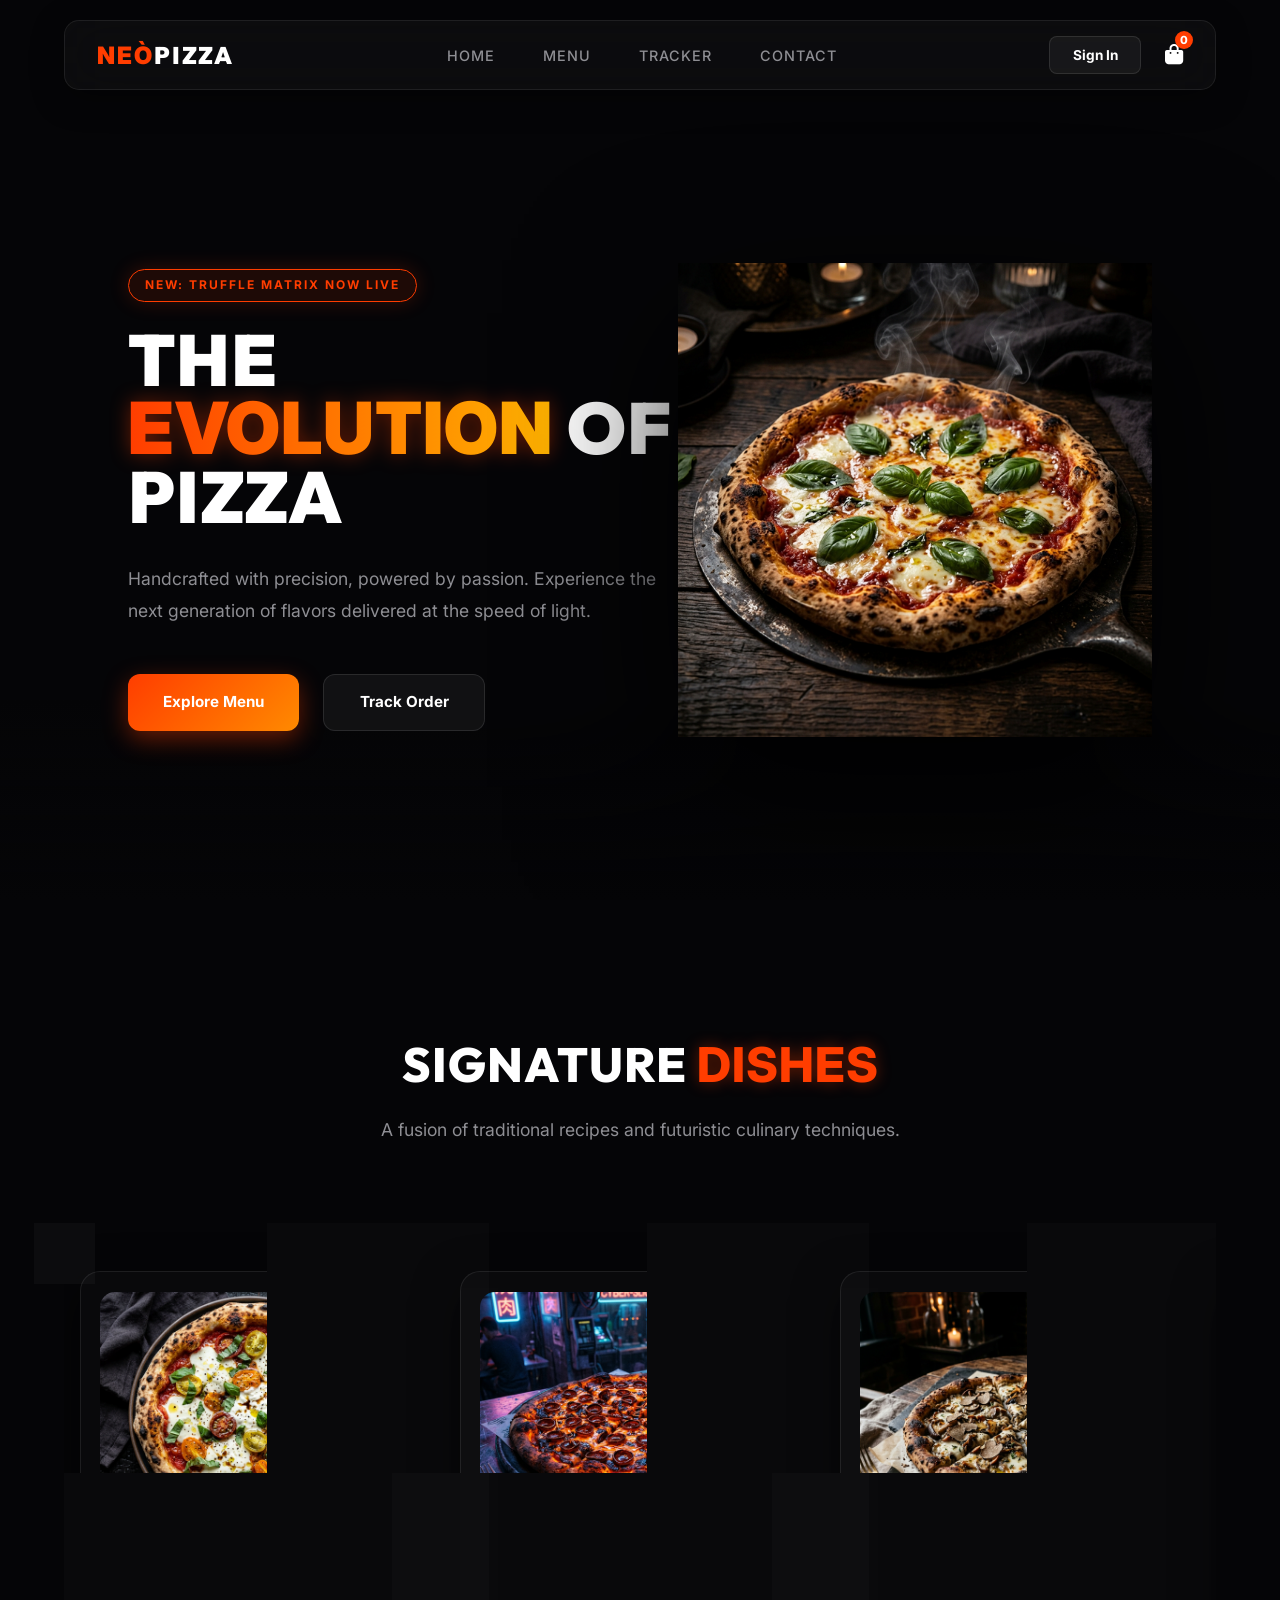
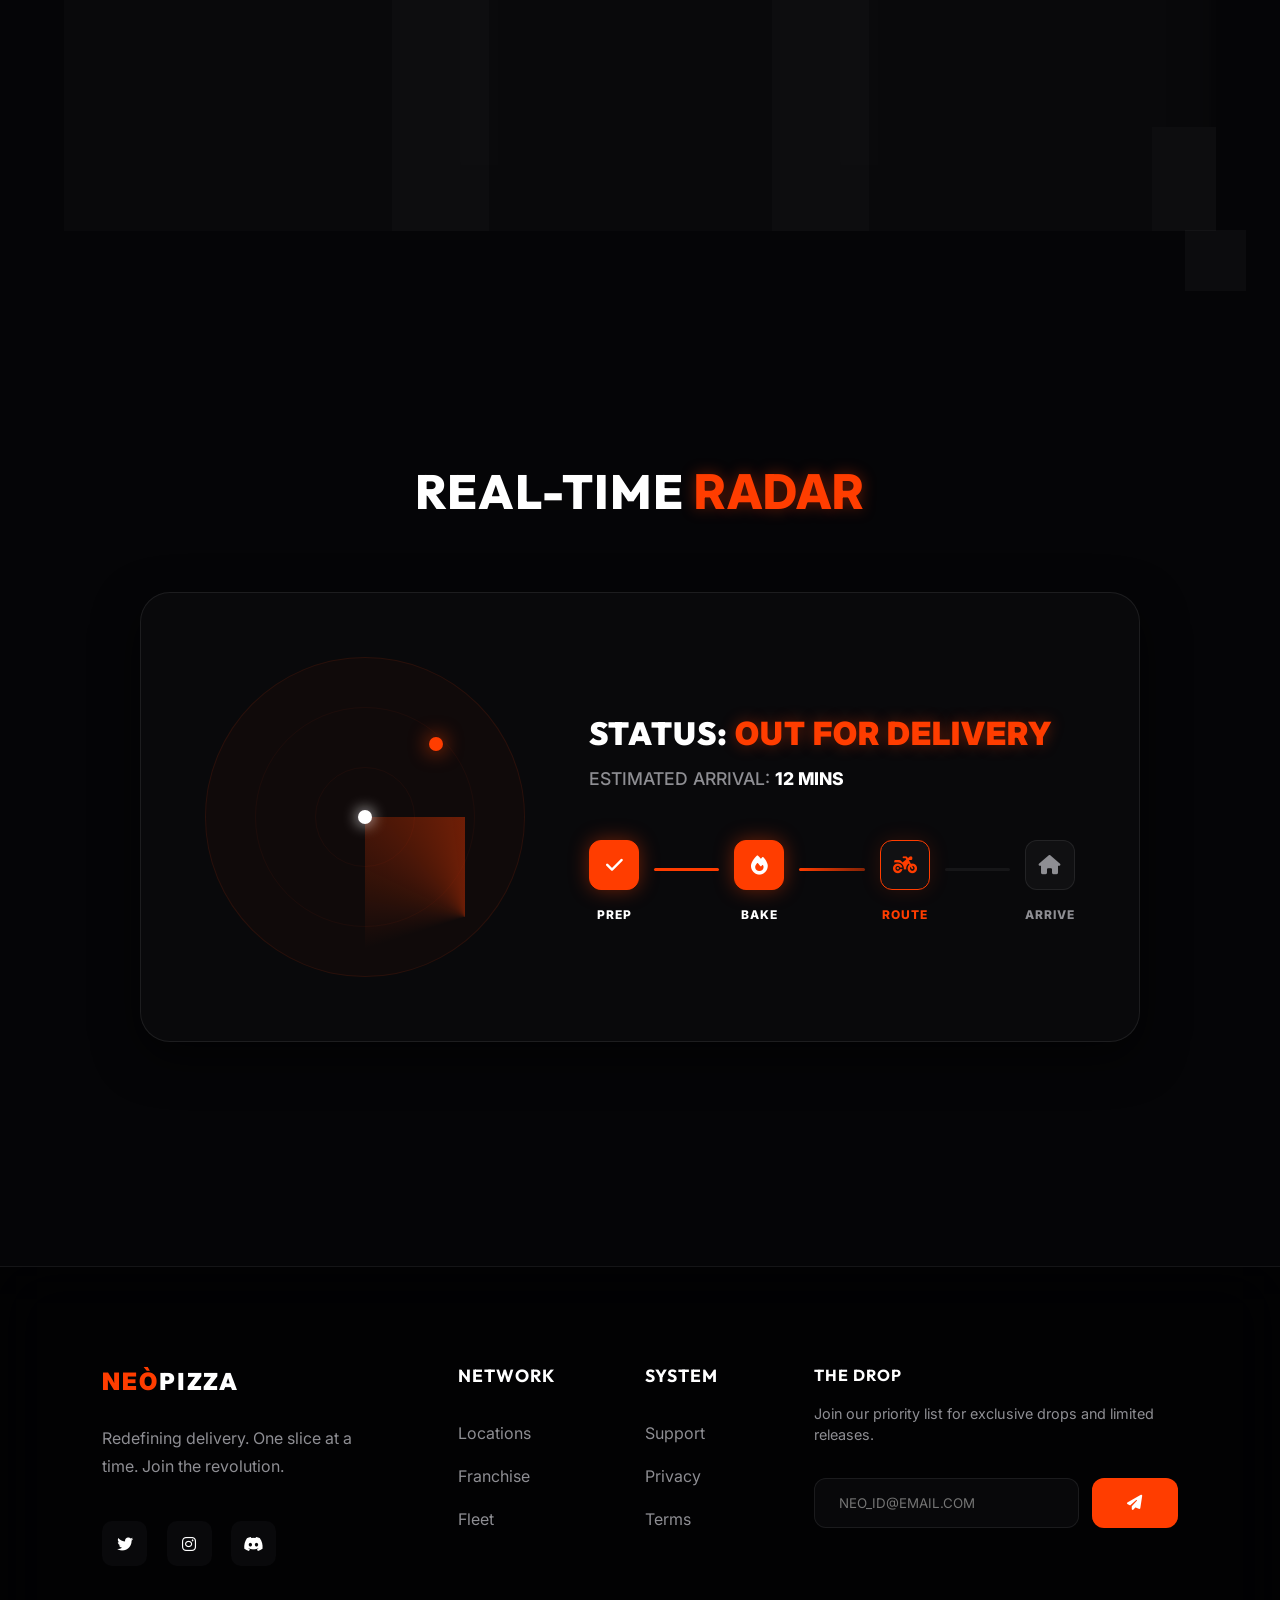
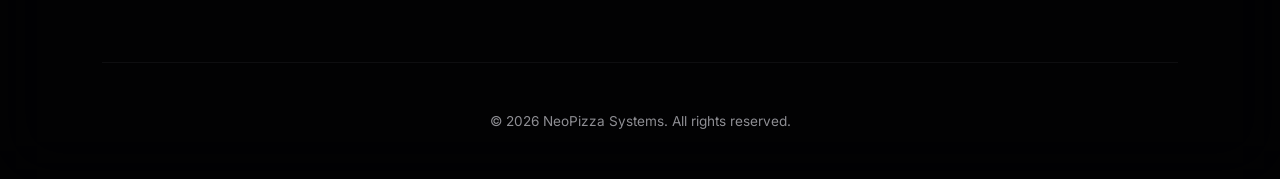
==== index.html @ 71058b30 "Add files via upload" ====
<!DOCTYPE html>
<html lang="en">

<head>
    <meta charset="UTF-8">
    <meta name="viewport" content="width=device-width, initial-scale=1.0">
    <title>NeoPizza | The Future of Pizza</title>
    <!-- Google Fonts: Inter & Outfit -->
    <link
        href="https://fonts.googleapis.com/css2?family=Inter:wght@300;400;500;600&family=Outfit:wght@400;600;700;800;900&display=swap"
        rel="stylesheet">
    <link rel="stylesheet" href="styles.css">
    <!-- FontAwesome for icons -->
    <link rel="stylesheet" href="https://cdnjs.cloudflare.com/ajax/libs/font-awesome/6.4.0/css/all.min.css">
</head>

<body>
    <!-- Navbar -->
    <nav class="navbar glass">
        <div class="logo">
            <span class="logo-accent">NEÒ</span>PIZZA
        </div>
        <ul class="nav-links">
            <li><a href="#hero" class="nav-link">Home</a></li>
            <li><a href="#menu" class="nav-link">Menu</a></li>
            <li><a href="#tracker" class="nav-link">Tracker</a></li>
            <li><a href="#contact" class="nav-link">Contact</a></li>
        </ul>
        <div class="nav-actions">
            <button class="btn btn-small glass-btn">Sign In</button>
            <div class="cart-icon">
                <i class="fas fa-shopping-bag"></i>
                <span class="cart-count">0</span>
            </div>
        </div>
    </nav>

    <!-- Hero Section -->
    <header id="hero" class="hero fade-in">
        <div class="hero-content">
            <div class="badge neon-badge">NEW: TRUFFLE MATRIX NOW LIVE</div>
            <h1 class="hero-title">THE <span class="text-gradient">EVOLUTION</span> OF PIZZA</h1>
            <p class="hero-subtitle">Handcrafted with precision, powered by passion. Experience the next generation of
                flavors delivered at the speed of light.</p>
            <div class="hero-btns">
                <a href="#menu" class="btn btn-glowing glow-pulse">Explore Menu</a>
                <a href="#tracker" class="btn glass-btn">Track Order</a>
            </div>
        </div>
        <div class="hero-image-wrapper">
            <img src="images/hero.png" alt="3D Premium Pizza" class="hero-pizza floating">
            <div class="pizza-glow-backdrop"></div>
        </div>
    </header>

    <!-- Interactive Menu Section -->
    <section id="menu" class="menu-section fade-in">
        <div class="section-header">
            <h2 class="section-title">SIGNATURE <span class="text-accent">DISHES</span></h2>
            <p class="section-subtitle">A fusion of traditional recipes and futuristic culinary techniques.</p>
        </div>

        <div class="carousel-container">
            <button class="carousel-btn left" id="scroll-left"><i class="fas fa-chevron-left"></i></button>
            <div class="menu-carousel" id="menu-carousel">
                <!-- Pizza Card 1 -->
                <div class="pizza-card glass">
                    <div class="card-img-wrapper">
                        <img src="images/margherita.png" alt="Neo Margherita" class="card-img">
                    </div>
                    <div class="card-content">
                        <h3>Neo Margherita</h3>
                        <p>Classic reinvented. Fresh heirloom tomatoes, aged balsamic, and ultra-creamy burrata.</p>
                        <div class="card-footer">
                            <span class="price">Rs. 1,499</span>
                            <button class="btn-icon"><i class="fas fa-plus"></i></button>
                        </div>
                    </div>
                </div>
                <!-- Pizza Card 2 -->
                <div class="pizza-card glass">
                    <div class="card-img-wrapper">
                        <img src="images/pepperoni.png" alt="Cyber Pepperoni" class="card-img">
                    </div>
                    <div class="card-content">
                        <h3>Cyber Pepperoni</h3>
                        <p>Double-smoked crispy pepperoni cups with hot honey drizzle and spicy parmesan.</p>
                        <div class="card-footer">
                            <span class="price">Rs. 1,899</span>
                            <button class="btn-icon"><i class="fas fa-plus"></i></button>
                        </div>
                    </div>
                </div>
                <!-- Pizza Card 3 -->
                <div class="pizza-card glass">
                    <div class="card-img-wrapper">
                        <img src="images/truffle.png" alt="Truffle Matrix" class="card-img">
                    </div>
                    <div class="card-content">
                        <h3>Truffle Matrix</h3>
                        <p>Wild seasonal mushrooms, caramelized red onions, and shaved black truffle oil.</p>
                        <div class="card-footer">
                            <span class="price">Rs. 2,299</span>
                            <button class="btn-icon"><i class="fas fa-plus"></i></button>
                        </div>
                    </div>
                </div>
                <!-- Pizza Card 4 -->
                <div class="pizza-card glass">
                    <div class="card-img-wrapper">
                        <img src="images/supreme.png" alt="Blaze Supreme" class="card-img">
                    </div>
                    <div class="card-content">
                        <h3>Blaze Supreme</h3>
                        <p>Spicy Italian sausage, fire-roasted peppers, jalapeños, and crushed red pepper flakes.</p>
                        <div class="card-footer">
                            <span class="price">Rs. 2,099</span>
                            <button class="btn-icon"><i class="fas fa-plus"></i></button>
                        </div>
                    </div>
                </div>
                <!-- Pizza Card 5 -->
                <div class="pizza-card glass">
                    <div class="card-img-wrapper">
                        <img src="images/veggie.png" alt="Quantum Veggie" class="card-img">
                    </div>
                    <div class="card-content">
                        <h3>Quantum Veggie</h3>
                        <p>Artichokes, baby spinach, roasted garlic, and plant-based artisanal mozzarella.</p>
                        <div class="card-footer">
                            <span class="price">Rs. 1,699</span>
                            <button class="btn-icon"><i class="fas fa-plus"></i></button>
                        </div>
                    </div>
                </div>
            </div>
            <button class="carousel-btn right" id="scroll-right"><i class="fas fa-chevron-right"></i></button>
        </div>
    </section>

    <!-- Live Tracker Concept UI -->
    <section id="tracker" class="tracker-section fade-in">
        <h2 class="section-title">REAL-TIME <span class="text-accent">RADAR</span></h2>
        <div class="tracker-container glass">
            <div class="radar">
                <div class="radar-sweep"></div>
                <div class="radar-dot dot-origin"></div>
                <div class="radar-dot dot-driver"></div>

                <div class="radar-rings">
                    <div class="ring"></div>
                    <div class="ring"></div>
                    <div class="ring"></div>
                </div>
            </div>

            <div class="tracker-info">
                <h3>STATUS: <span class="text-accent pulse-text">OUT FOR DELIVERY</span></h3>
                <p class="eta">ESTIMATED ARRIVAL: <span class="time">12 MINS</span></p>

                <div class="progress-bar-container">
                    <div class="progress-step completed">
                        <div class="step-icon"><i class="fas fa-check"></i></div>
                        <span>PREP</span>
                    </div>
                    <div class="progress-line completed"></div>
                    <div class="progress-step completed">
                        <div class="step-icon"><i class="fas fa-fire"></i></div>
                        <span>BAKE</span>
                    </div>
                    <div class="progress-line active"></div>
                    <div class="progress-step active glow">
                        <div class="step-icon"><i class="fas fa-motorcycle"></i></div>
                        <span>ROUTE</span>
                    </div>
                    <div class="progress-line"></div>
                    <div class="progress-step">
                        <div class="step-icon"><i class="fas fa-home"></i></div>
                        <span>ARRIVE</span>
                    </div>
                </div>
            </div>
        </div>
    </section>

    <!-- Responsive Footer -->
    <footer id="contact" class="footer glass-dark">
        <div class="footer-content">
            <div class="footer-brand">
                <div class="logo">
                    <span class="logo-accent">NEÒ</span>PIZZA
                </div>
                <p>Redefining delivery. One slice at a time. Join the revolution.</p>
                <div class="social-icons">
                    <a href="#" class="social-icon"><i class="fab fa-twitter"></i></a>
                    <a href="#" class="social-icon"><i class="fab fa-instagram"></i></a>
                    <a href="#" class="social-icon"><i class="fab fa-discord"></i></a>
                </div>
            </div>

            <div class="footer-links">
                <div class="link-group">
                    <h4>NETWORK</h4>
                    <ul>
                        <li><a href="#">Locations</a></li>
                        <li><a href="#">Franchise</a></li>
                        <li><a href="#">Fleet</a></li>
                    </ul>
                </div>
                <div class="link-group">
                    <h4>SYSTEM</h4>
                    <ul>
                        <li><a href="#">Support</a></li>
                        <li><a href="#">Privacy</a></li>
                        <li><a href="#">Terms</a></li>
                    </ul>
                </div>
            </div>

            <div class="footer-newsletter">
                <h4>THE DROP</h4>
                <p>Join our priority list for exclusive drops and limited releases.</p>
                <form class="newsletter-form" onsubmit="event.preventDefault()">
                    <input type="email" placeholder="NEO_ID@EMAIL.COM" required class="glass-input">
                    <button type="submit" class="btn btn-accent"><i class="fas fa-paper-plane"></i></button>
                </form>
            </div>
        </div>
        <div class="footer-bottom">
            <p>&copy; 2026 NeoPizza Systems. All rights reserved.</p>
        </div>
    </footer>

    <script src="script.js"></script>
</body>

</html>
---- styles.css ----
/* Base & Variables */
:root {
    /* Color Palette - Cyberpunk / Luxury Hybrid */
    --bg-dark: #050507;
    --bg-darker: #020203;
    --accent: #FF3D00;
    --accent-hover: #ff5722;
    --accent-glow: rgba(255, 61, 0, 0.4);
    --secondary: #00E5FF;
    --secondary-glow: rgba(0, 229, 255, 0.3);
    --text-main: #FFFFFF;
    --text-muted: #8E8E93;

    /* Glassmorphism Evolution */
    --glass-bg: rgba(255, 255, 255, 0.02);
    --glass-border: rgba(255, 255, 255, 0.08);
    --glass-shadow: 0 15px 45px 0 rgba(0, 0, 0, 0.6);
    --card-hover-bg: rgba(255, 255, 255, 0.05);
}

* {
    margin: 0;
    padding: 0;
    box-sizing: border-box;
    font-family: 'Inter', sans-serif;
}

h1,
h2,
h3,
h4,
.logo {
    font-family: 'Outfit', sans-serif;
    text-transform: uppercase;
    letter-spacing: 1px;
}

html {
    scroll-behavior: smooth;
    background-color: var(--bg-dark);
}

body {
    background-color: var(--bg-dark);
    color: var(--text-main);
    overflow-x: hidden;
    line-height: 1.5;
}

a {
    text-decoration: none;
    color: inherit;
}

/* Typography Utility */
.text-accent {
    color: var(--accent);
    text-shadow: 0 0 15px var(--accent-glow);
}

.text-gradient {
    background: linear-gradient(90deg, var(--accent), #FFB300);
    -webkit-background-clip: text;
    background-clip: text;
    -webkit-text-fill-color: transparent;
    filter: drop-shadow(0 0 10px var(--accent-glow));
}

/* Glassmorphism Utility */
.glass {
    background: var(--glass-bg);
    backdrop-filter: blur(25px);
    -webkit-backdrop-filter: blur(25px);
    border: 1px solid var(--glass-border);
    box-shadow: var(--glass-shadow);
}

.glass-dark {
    background: rgba(2, 2, 3, 0.8);
    backdrop-filter: blur(30px);
    border-top: 1px solid var(--glass-border);
}

/* Badges */
.badge {
    display: inline-block;
    padding: 0.4rem 1rem;
    border-radius: 50px;
    font-size: 0.75rem;
    font-weight: 700;
    margin-bottom: 1.5rem;
    letter-spacing: 2px;
}

.neon-badge {
    background: rgba(255, 61, 0, 0.1);
    border: 1px solid var(--accent);
    color: var(--accent);
    box-shadow: 0 0 20px rgba(255, 61, 0, 0.2);
}

/* Buttons */
.btn {
    padding: 1rem 2.2rem;
    border-radius: 12px;
    font-weight: 700;
    cursor: pointer;
    transition: all 0.4s cubic-bezier(0.175, 0.885, 0.32, 1.275);
    border: none;
    display: inline-flex;
    align-items: center;
    justify-content: center;
    gap: 0.5rem;
    font-size: 0.95rem;
}

.btn-small {
    padding: 0.6rem 1.4rem;
    font-size: 0.85rem;
    border-radius: 8px;
}

.glass-btn {
    background: rgba(255, 255, 255, 0.05);
    color: white;
    border: 1px solid rgba(255, 255, 255, 0.1);
}

.glass-btn:hover {
    background: rgba(255, 255, 255, 0.1);
    border-color: rgba(255, 255, 255, 0.3);
    transform: translateY(-3px);
}

.btn-glowing {
    background: linear-gradient(135deg, var(--accent), #FF8A00);
    color: white;
    box-shadow: 0 8px 25px var(--accent-glow);
}

.btn-glowing:hover {
    box-shadow: 0 12px 35px var(--accent-glow);
    transform: translateY(-5px) scale(1.05);
}

.btn-accent {
    background: var(--accent);
    color: white;
}

/* Navigation */
.navbar {
    position: fixed;
    top: 20px;
    left: 50%;
    transform: translateX(-50%);
    width: 90%;
    max-width: 1200px;
    height: 70px;
    display: flex;
    justify-content: space-between;
    align-items: center;
    padding: 0 2rem;
    z-index: 1000;
    border-radius: 15px;
}

.logo {
    font-size: 1.5rem;
    font-weight: 900;
    letter-spacing: 2px;
}

.logo-accent {
    color: var(--accent);
}

.nav-links {
    display: flex;
    list-style: none;
    gap: 3rem;
}

.nav-link {
    font-weight: 500;
    font-size: 0.9rem;
    color: var(--text-muted);
    transition: all 0.3s ease;
    text-transform: uppercase;
    letter-spacing: 1px;
}

.nav-link:hover {
    color: white;
}

.nav-actions {
    display: flex;
    align-items: center;
    gap: 1.5rem;
}

.cart-icon {
    position: relative;
    font-size: 1.3rem;
    cursor: pointer;
    transition: transform 0.3s ease;
}

.cart-icon:hover {
    transform: scale(1.1);
    color: var(--accent);
}

.cart-count {
    position: absolute;
    top: -8px;
    right: -10px;
    background: var(--accent);
    color: white;
    font-size: 0.7rem;
    width: 18px;
    height: 18px;
    border-radius: 50%;
    display: flex;
    justify-content: center;
    align-items: center;
    font-weight: 800;
}

/* Hero Section */
.hero {
    min-height: 100vh;
    display: flex;
    align-items: center;
    justify-content: space-between;
    padding: 0 10%;
    position: relative;
    overflow: hidden;
    padding-top: 100px;
}

.hero::after {
    content: '';
    position: absolute;
    bottom: 0;
    left: 0;
    width: 100%;
    height: 200px;
    background: linear-gradient(to top, var(--bg-dark), transparent);
    z-index: 1;
}

.hero-content {
    max-width: 550px;
    z-index: 2;
}

.hero-title {
    font-size: 4.5rem;
    font-weight: 900;
    line-height: 0.95;
    margin-bottom: 2rem;
}

.hero-subtitle {
    font-size: 1.1rem;
    color: var(--text-muted);
    margin-bottom: 3rem;
    line-height: 1.8;
}

.hero-btns {
    display: flex;
    gap: 1.5rem;
}

.hero-image-wrapper {
    position: relative;
    width: 500px;
    height: 500px;
    display: flex;
    justify-content: center;
    align-items: center;
    z-index: 2;
}

.hero-pizza {
    width: 100%;
    filter: drop-shadow(0 50px 80px rgba(0, 0, 0, 0.9));
    z-index: 3;
}

.pizza-glow-backdrop {
    position: absolute;
    width: 400px;
    height: 400px;
    background: radial-gradient(circle, var(--accent) 0%, transparent 70%);
    filter: blur(40px);
    opacity: 0.15;
    z-index: 1;
}

/* Menu Section */
.menu-section {
    padding: 8rem 5%;
}

.section-header {
    text-align: center;
    margin-bottom: 5rem;
}

.section-title {
    font-size: 3rem;
    font-weight: 800;
    margin-bottom: 1rem;
}

.section-subtitle {
    color: var(--text-muted);
    font-size: 1.1rem;
}

.carousel-container {
    position: relative;
    max-width: 1400px;
    margin: 0 auto;
}

.carousel-btn {
    position: absolute;
    width: 60px;
    height: 60px;
    border-radius: 50%;
    background: rgba(255, 255, 255, 0.03);
    border: 1px solid var(--glass-border);
    backdrop-filter: blur(10px);
    color: white;
    cursor: pointer;
    z-index: 10;
    transition: all 0.3s ease;
}

.carousel-btn:hover {
    background: var(--accent);
    border-color: var(--accent);
    box-shadow: 0 0 25px var(--accent-glow);
    transform: scale(1.1);
}

.carousel-btn.left {
    left: -30px;
}

.carousel-btn.right {
    right: -30px;
}

.menu-carousel {
    display: flex;
    overflow-x: auto;
    gap: 2.5rem;
    padding: 3rem 1rem;
    scroll-behavior: smooth;
    scrollbar-width: none;
}

.menu-carousel::-webkit-scrollbar {
    display: none;
}

.pizza-card {
    min-width: 340px;
    border-radius: 20px;
    padding: 1.2rem;
    transition: all 0.5s cubic-bezier(0.175, 0.885, 0.32, 1.275);
    display: flex;
    flex-direction: column;
}

.card-img-wrapper {
    width: 100%;
    height: 240px;
    border-radius: 15px;
    overflow: hidden;
    margin-bottom: 2rem;
    background: #111;
}

.card-img {
    width: 100%;
    height: 100%;
    object-fit: cover;
    transition: transform 0.6s ease;
}

.pizza-card:hover {
    transform: translateY(-20px);
    background: var(--card-hover-bg);
    border-color: var(--accent);
}

.pizza-card:hover .card-img {
    transform: scale(1.1) rotate(3deg);
}

.card-content h3 {
    font-size: 1.5rem;
    margin-bottom: 0.8rem;
    color: #fff;
}

.card-content p {
    color: var(--text-muted);
    font-size: 0.95rem;
    margin-bottom: 2rem;
    line-height: 1.6;
}

.card-footer {
    display: flex;
    justify-content: space-between;
    align-items: center;
    margin-top: auto;
}

.price {
    font-size: 1.4rem;
    font-weight: 800;
    font-family: 'Outfit';
    color: #fff;
}

.btn-icon {
    width: 45px;
    height: 45px;
    border-radius: 12px;
    background: var(--accent);
    border: none;
    color: white;
    cursor: pointer;
    transition: all 0.3s ease;
    font-size: 1.1rem;
}

.btn-icon:hover {
    transform: scale(1.1);
    box-shadow: 0 0 15px var(--accent-glow);
}

/* Tracker Section */
.tracker-section {
    padding: 6rem 5% 10rem;
    text-align: center;
}

.tracker-section .section-title {
    margin-bottom: 4rem;
}

.tracker-container {
    max-width: 1000px;
    margin: 0 auto;
    border-radius: 30px;
    padding: 4rem;
    display: flex;
    justify-content: space-between;
    align-items: center;
    gap: 4rem;
    text-align: left;
}

.radar {
    position: relative;
    width: 320px;
    height: 320px;
    background: rgba(255, 61, 0, 0.03);
    border-radius: 50%;
    border: 1px solid rgba(255, 61, 0, 0.1);
    overflow: hidden;
    flex-shrink: 0;
}

.radar-sweep {
    position: absolute;
    top: 50%;
    left: 50%;
    width: 200px;
    height: 200px;
    background: conic-gradient(from 0deg, transparent 70%, var(--accent) 100%);
    transform-origin: 0 0;
    animation: sweep 4s linear infinite;
    opacity: 0.4;
}

@keyframes sweep {
    to {
        transform: rotate(360deg);
    }
}

.radar-rings .ring {
    position: absolute;
    top: 50%;
    left: 50%;
    transform: translate(-50%, -50%);
    border-radius: 50%;
    border: 1px solid rgba(255, 61, 0, 0.05);
}

.ring:nth-child(1) {
    width: 100px;
    height: 100px;
}

.ring:nth-child(2) {
    width: 220px;
    height: 220px;
}

.radar-dot {
    position: absolute;
    width: 14px;
    height: 14px;
    border-radius: 50%;
    background: var(--accent);
    box-shadow: 0 0 20px var(--accent);
    z-index: 5;
}

.dot-origin {
    top: 50%;
    left: 50%;
    transform: translate(-50%, -50%);
    background: #fff;
    box-shadow: 0 0 15px #fff;
}

.dot-driver {
    top: 25%;
    left: 70%;
    animation: pulseGlow 1.5s infinite alternate;
}

@keyframes pulseGlow {
    from {
        opacity: 0.3;
        transform: scale(1);
    }

    to {
        opacity: 1;
        transform: scale(1.2);
    }
}

.tracker-info {
    flex-grow: 1;
}

.tracker-info h3 {
    font-size: 2rem;
    margin-bottom: 0.5rem;
    font-weight: 900;
}

.eta {
    font-size: 1.1rem;
    color: var(--text-muted);
    margin-bottom: 3rem;
    font-weight: 500;
}

.time {
    color: #fff;
    font-weight: 800;
}

.progress-bar-container {
    display: flex;
    justify-content: space-between;
    align-items: center;
}

.progress-step {
    display: flex;
    flex-direction: column;
    align-items: center;
    gap: 1rem;
}

.progress-step span {
    font-size: 0.75rem;
    font-weight: 800;
    letter-spacing: 1px;
    color: var(--text-muted);
}

.step-icon {
    width: 50px;
    height: 50px;
    border-radius: 12px;
    background: rgba(255, 255, 255, 0.03);
    display: flex;
    justify-content: center;
    align-items: center;
    font-size: 1.2rem;
    color: var(--text-muted);
    border: 1px solid var(--glass-border);
}

.progress-step.completed .step-icon {
    background: var(--accent);
    color: white;
    border-color: var(--accent);
    box-shadow: 0 0 20px var(--accent-glow);
}

.progress-step.completed span {
    color: white;
}

.progress-step.active .step-icon {
    border-color: var(--accent);
    color: var(--accent);
    box-shadow: 0 0 20px rgba(255, 61, 0, 0.15);
}

.progress-step.active span {
    color: var(--accent);
}

.progress-line {
    height: 3px;
    flex-grow: 1;
    background: rgba(255, 255, 255, 0.05);
    margin: 0 15px;
    margin-bottom: 25px;
    border-radius: 5px;
}

.progress-line.completed {
    background: var(--accent);
}

.progress-line.active {
    background: linear-gradient(90deg, var(--accent), transparent);
    background-size: 200% 100%;
    animation: flowLine 2s linear infinite;
}

@keyframes flowLine {
    0% {
        background-position: 100% 0;
    }

    100% {
        background-position: -100% 0;
    }
}

/* Footer */
.footer {
    padding: 6rem 8% 3rem;
    margin-top: 4rem;
}

.footer-content {
    display: grid;
    grid-template-columns: 1.5fr 1.5fr 1.5fr;
    gap: 6rem;
    margin-bottom: 6rem;
}

.footer-brand p {
    color: var(--text-muted);
    margin: 1.5rem 0 2.5rem;
    line-height: 1.8;
}

.social-icons {
    display: flex;
    gap: 1.2rem;
}

.social-icon {
    width: 45px;
    height: 45px;
    border-radius: 10px;
    background: rgba(255, 255, 255, 0.03);
    display: flex;
    justify-content: center;
    align-items: center;
    transition: all 0.3s ease;
}

.social-icon:hover {
    background: var(--accent);
    transform: translateY(-5px);
}

.footer-links {
    display: flex;
    justify-content: space-between;
}

.link-group h4 {
    margin-bottom: 2rem;
    font-size: 1.1rem;
    color: #fff;
}

.link-group ul {
    list-style: none;
}

.link-group li {
    margin-bottom: 1.2rem;
}

.link-group a {
    color: var(--text-muted);
    transition: color 0.3s ease;
}

.link-group a:hover {
    color: var(--accent);
}

.footer-newsletter h4 {
    margin-bottom: 1rem;
}

.footer-newsletter p {
    color: var(--text-muted);
    margin-bottom: 2rem;
    font-size: 0.9rem;
}

.newsletter-form {
    display: flex;
    gap: 0.8rem;
}

.glass-input {
    background: rgba(255, 255, 255, 0.03);
    border: 1px solid var(--glass-border);
    padding: 1rem 1.5rem;
    border-radius: 12px;
    color: white;
    outline: none;
    flex-grow: 1;
}

.glass-input:focus {
    border-color: var(--accent);
}

.footer-bottom {
    text-align: center;
    padding-top: 3rem;
    border-top: 1px solid rgba(255, 255, 255, 0.05);
    color: var(--text-muted);
    font-size: 0.85rem;
}

/* Animations */
@keyframes fadeIn {
    from {
        opacity: 0;
        transform: translateY(40px);
    }

    to {
        opacity: 1;
        transform: translateY(0);
    }
}

@keyframes float {
    0% {
        transform: translateY(0) rotate(0);
    }

    50% {
        transform: translateY(-25px) rotate(3deg);
    }

    100% {
        transform: translateY(0) rotate(0);
    }
}

.fade-in {
    opacity: 0;
    animation: fadeIn 1.2s cubic-bezier(0.19, 1, 0.22, 1) forwards;
}

.floating {
    animation: float 8s ease-in-out infinite;
}

/* Media Queries */
@media (max-width: 1100px) {
    .hero {
        flex-direction: column;
        text-align: center;
        padding-top: 150px;
    }

    .hero-content {
        margin-bottom: 4rem;
    }

    .tracker-container {
        flex-direction: column;
        padding: 3rem 2rem;
    }

    .radar {
        margin: 0 auto;
    }
}

@media (max-width: 768px) {
    .hero-title {
        font-size: 3.5rem;
    }

    .nav-links {
        display: none;
    }

    .footer-content {
        grid-template-columns: 1fr;
        gap: 4rem;
        text-align: center;
    }

    .footer-links,
    .social-icons,
    .newsletter-form {
        justify-content: center;
    }
}
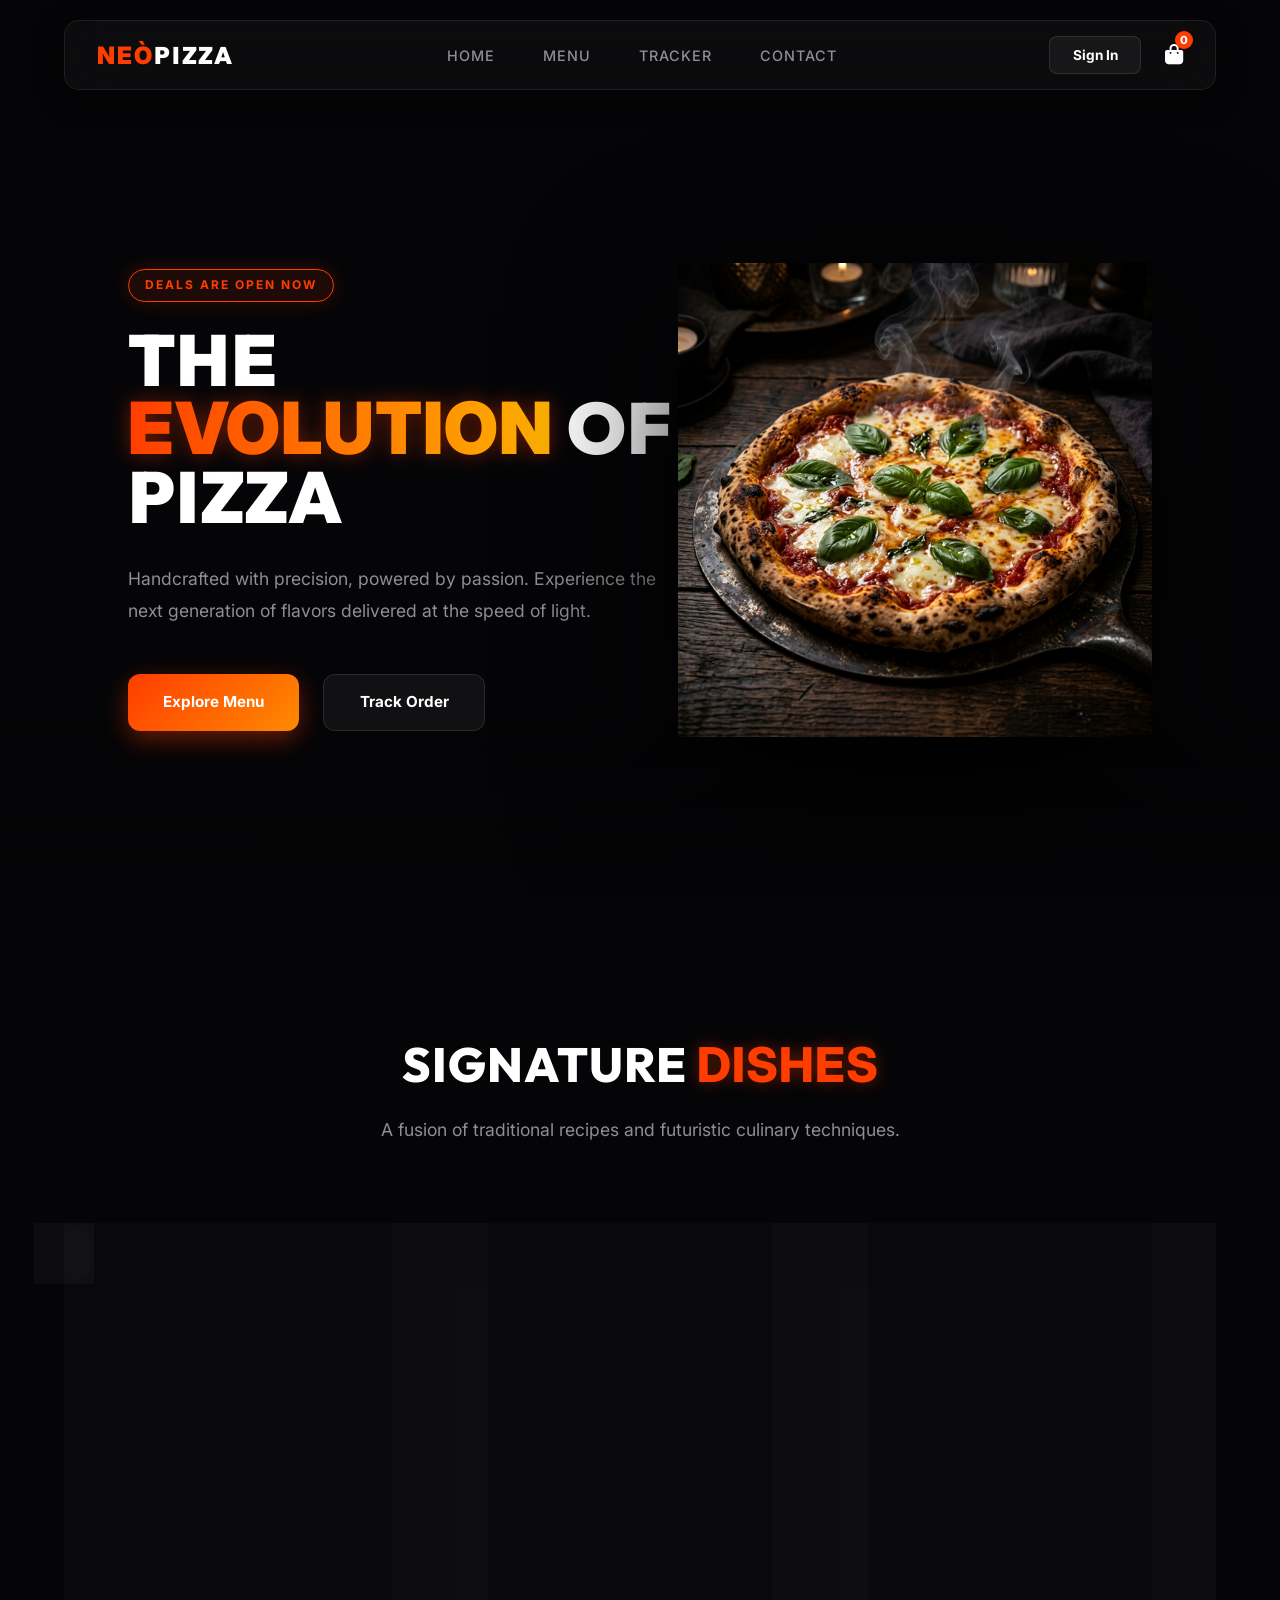
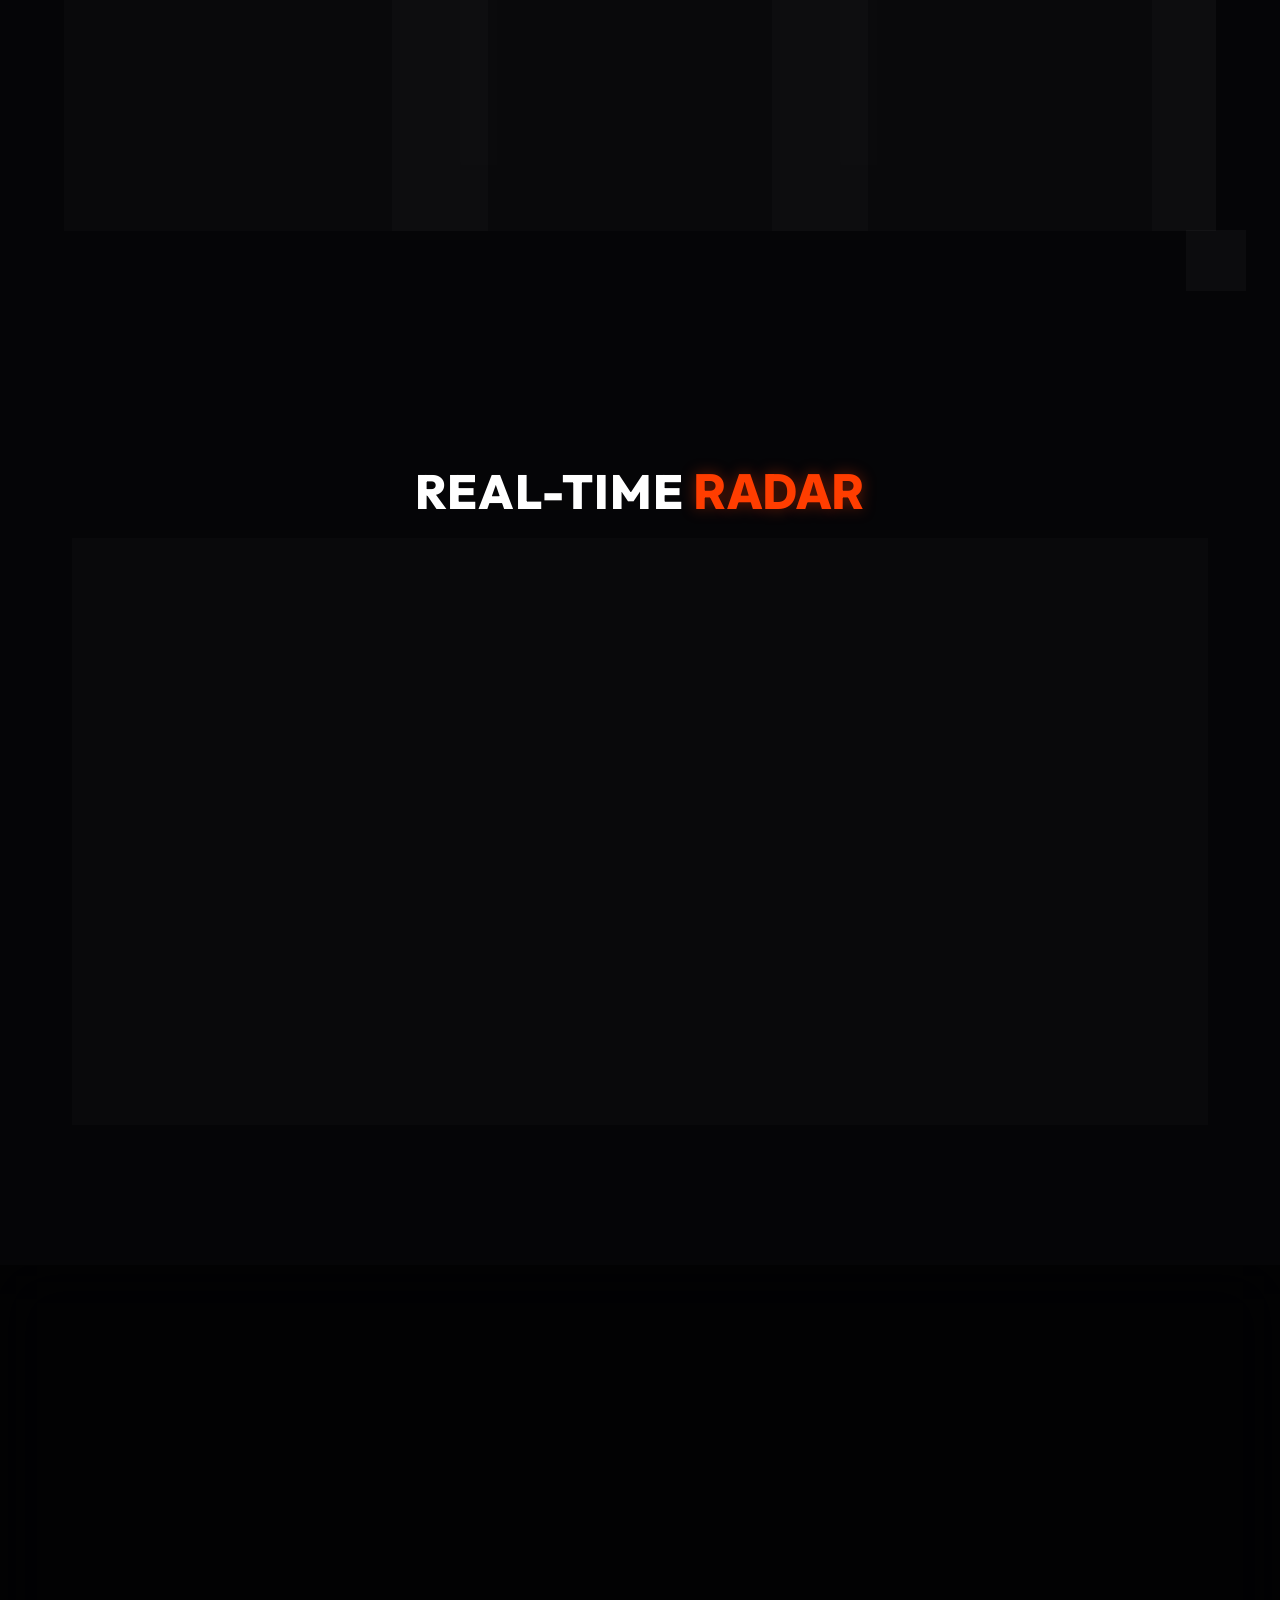
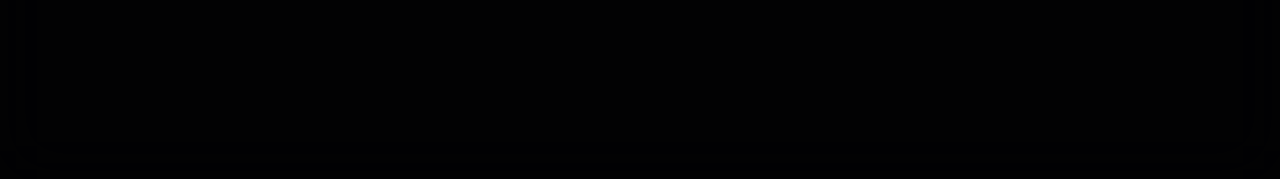
==== commit 34f14371: "Update hero badge text to 'DEALS ARE OPEN NOW'" ====
--- a/index.html
+++ b/index.html
@@ -38,7 +38,7 @@
     <!-- Hero Section -->
     <header id="hero" class="hero fade-in">
         <div class="hero-content">
-            <div class="badge neon-badge">NEW: TRUFFLE MATRIX NOW LIVE</div>
+            <div class="badge neon-badge">DEALS ARE OPEN NOW</div>
             <h1 class="hero-title">THE <span class="text-gradient">EVOLUTION</span> OF PIZZA</h1>
             <p class="hero-subtitle">Handcrafted with precision, powered by passion. Experience the next generation of
                 flavors delivered at the speed of light.</p>
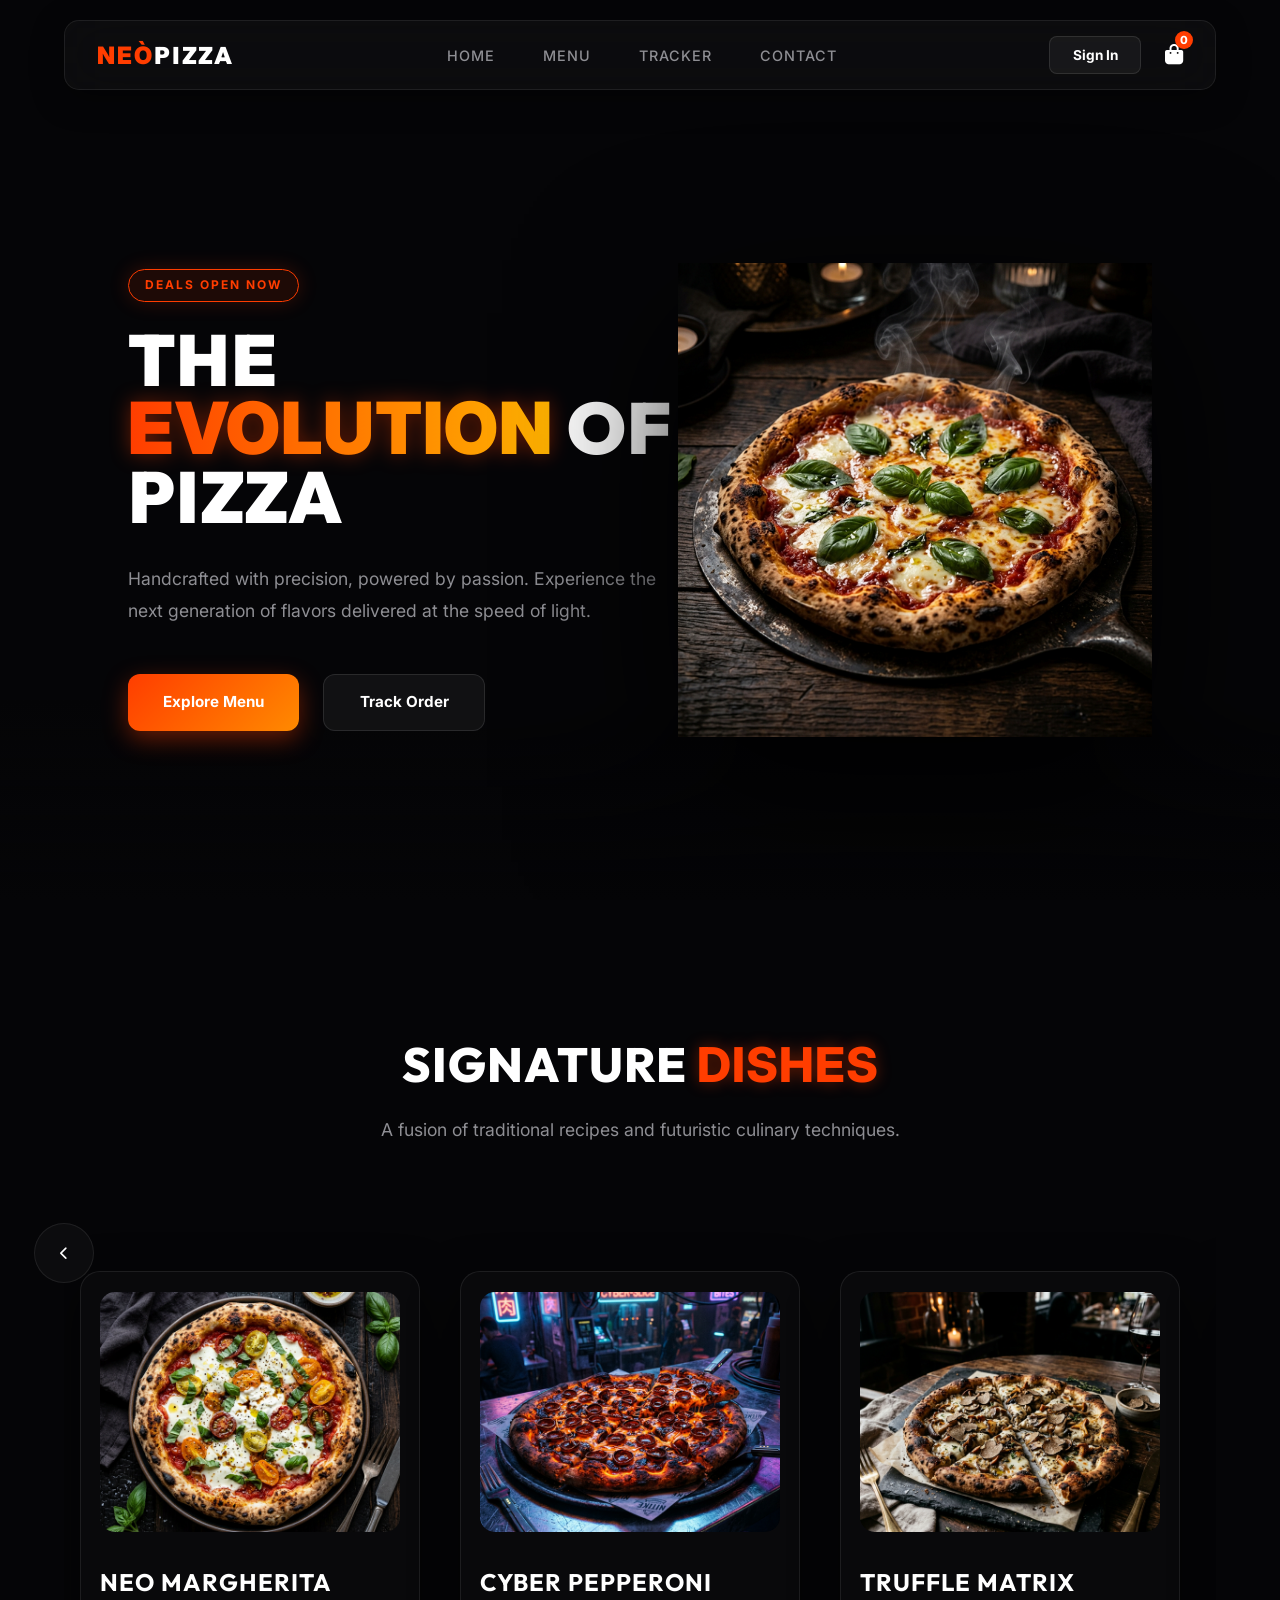
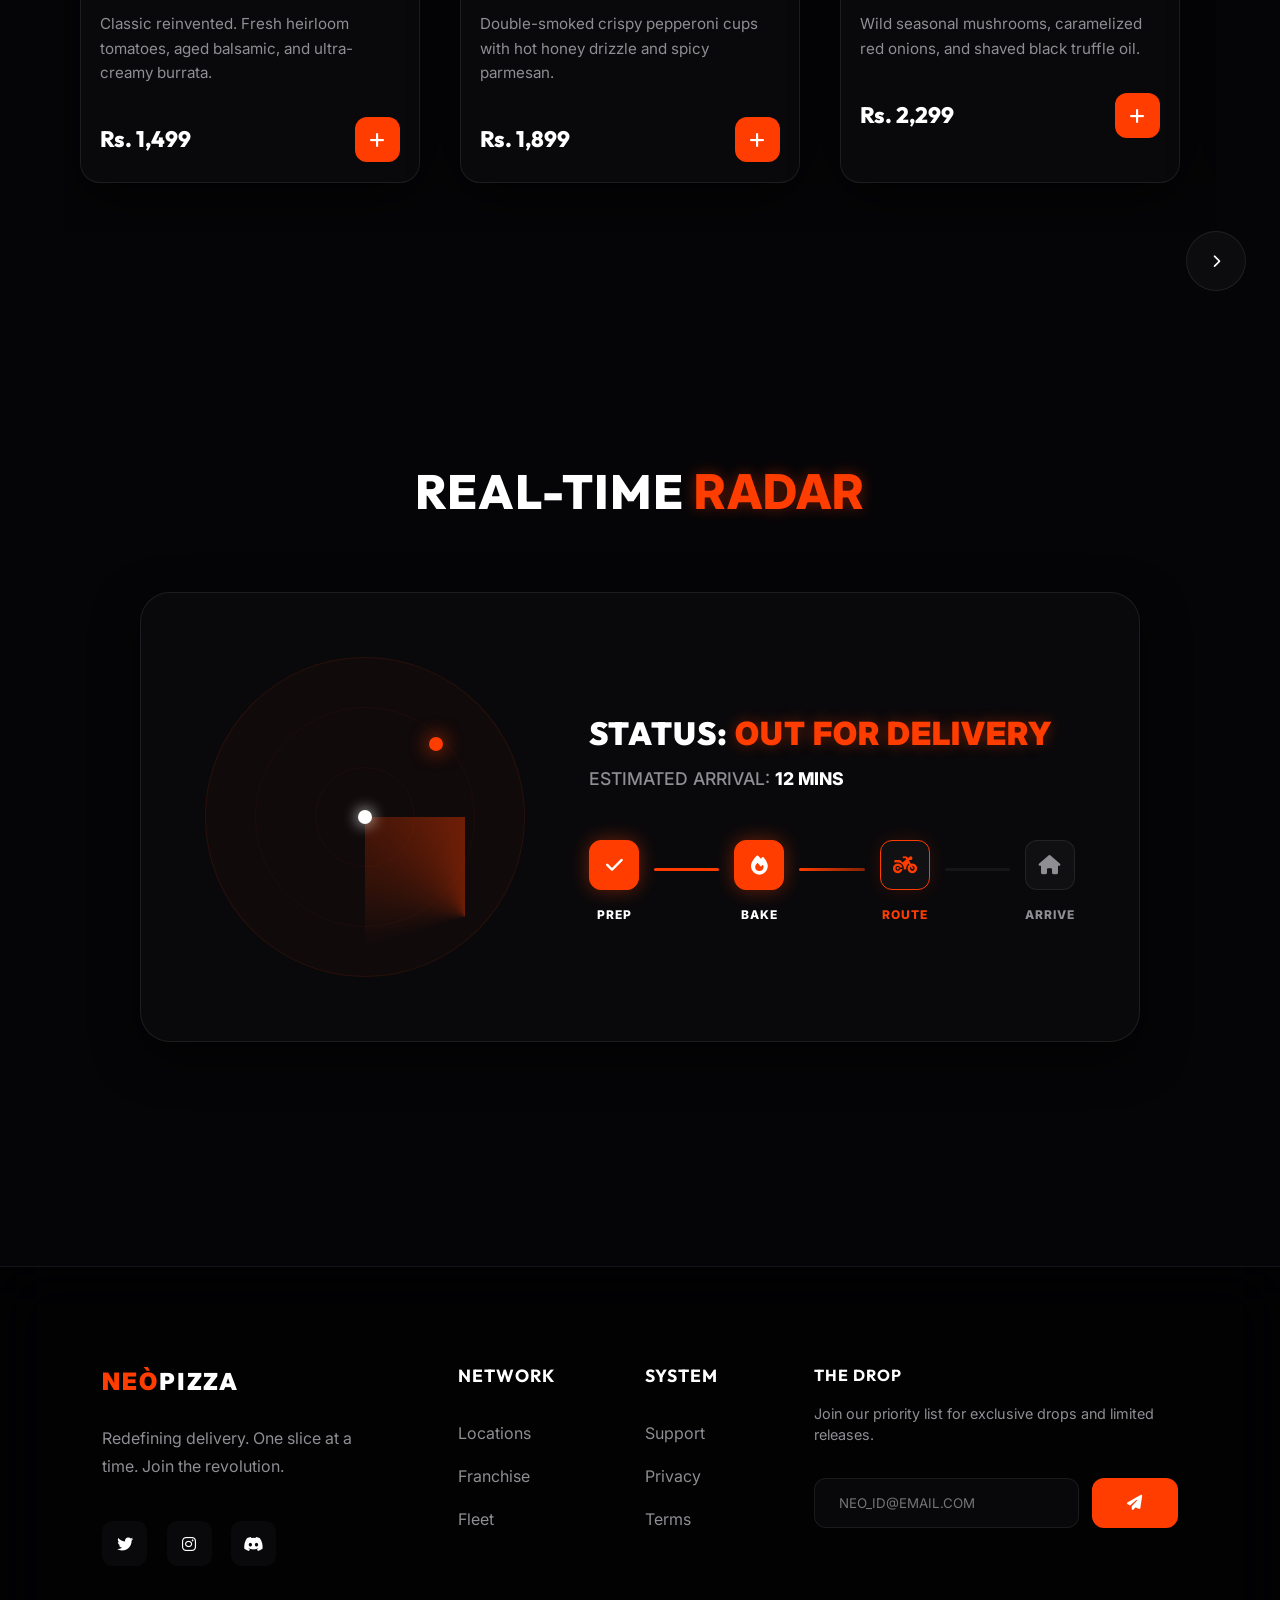
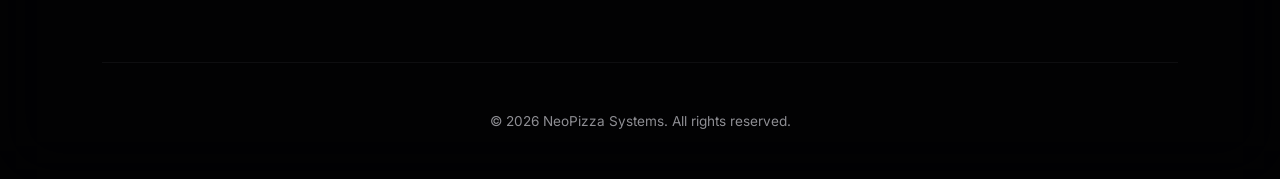
==== commit 24dad904: "Update hero badge text and add automatic text cycling feature" ====
--- a/index.html
+++ b/index.html
@@ -38,7 +38,7 @@
     <!-- Hero Section -->
     <header id="hero" class="hero fade-in">
         <div class="hero-content">
-            <div class="badge neon-badge">DEALS ARE OPEN NOW</div>
+            <div class="badge neon-badge" id="promo-badge">DEALS OPEN NOW</div>
             <h1 class="hero-title">THE <span class="text-gradient">EVOLUTION</span> OF PIZZA</h1>
             <p class="hero-subtitle">Handcrafted with precision, powered by passion. Experience the next generation of
                 flavors delivered at the speed of light.</p>
--- a/styles.css
+++ b/styles.css
@@ -90,6 +90,7 @@
     font-weight: 700;
     margin-bottom: 1.5rem;
     letter-spacing: 2px;
+    transition: all 0.5s ease;
 }
 
 .neon-badge {
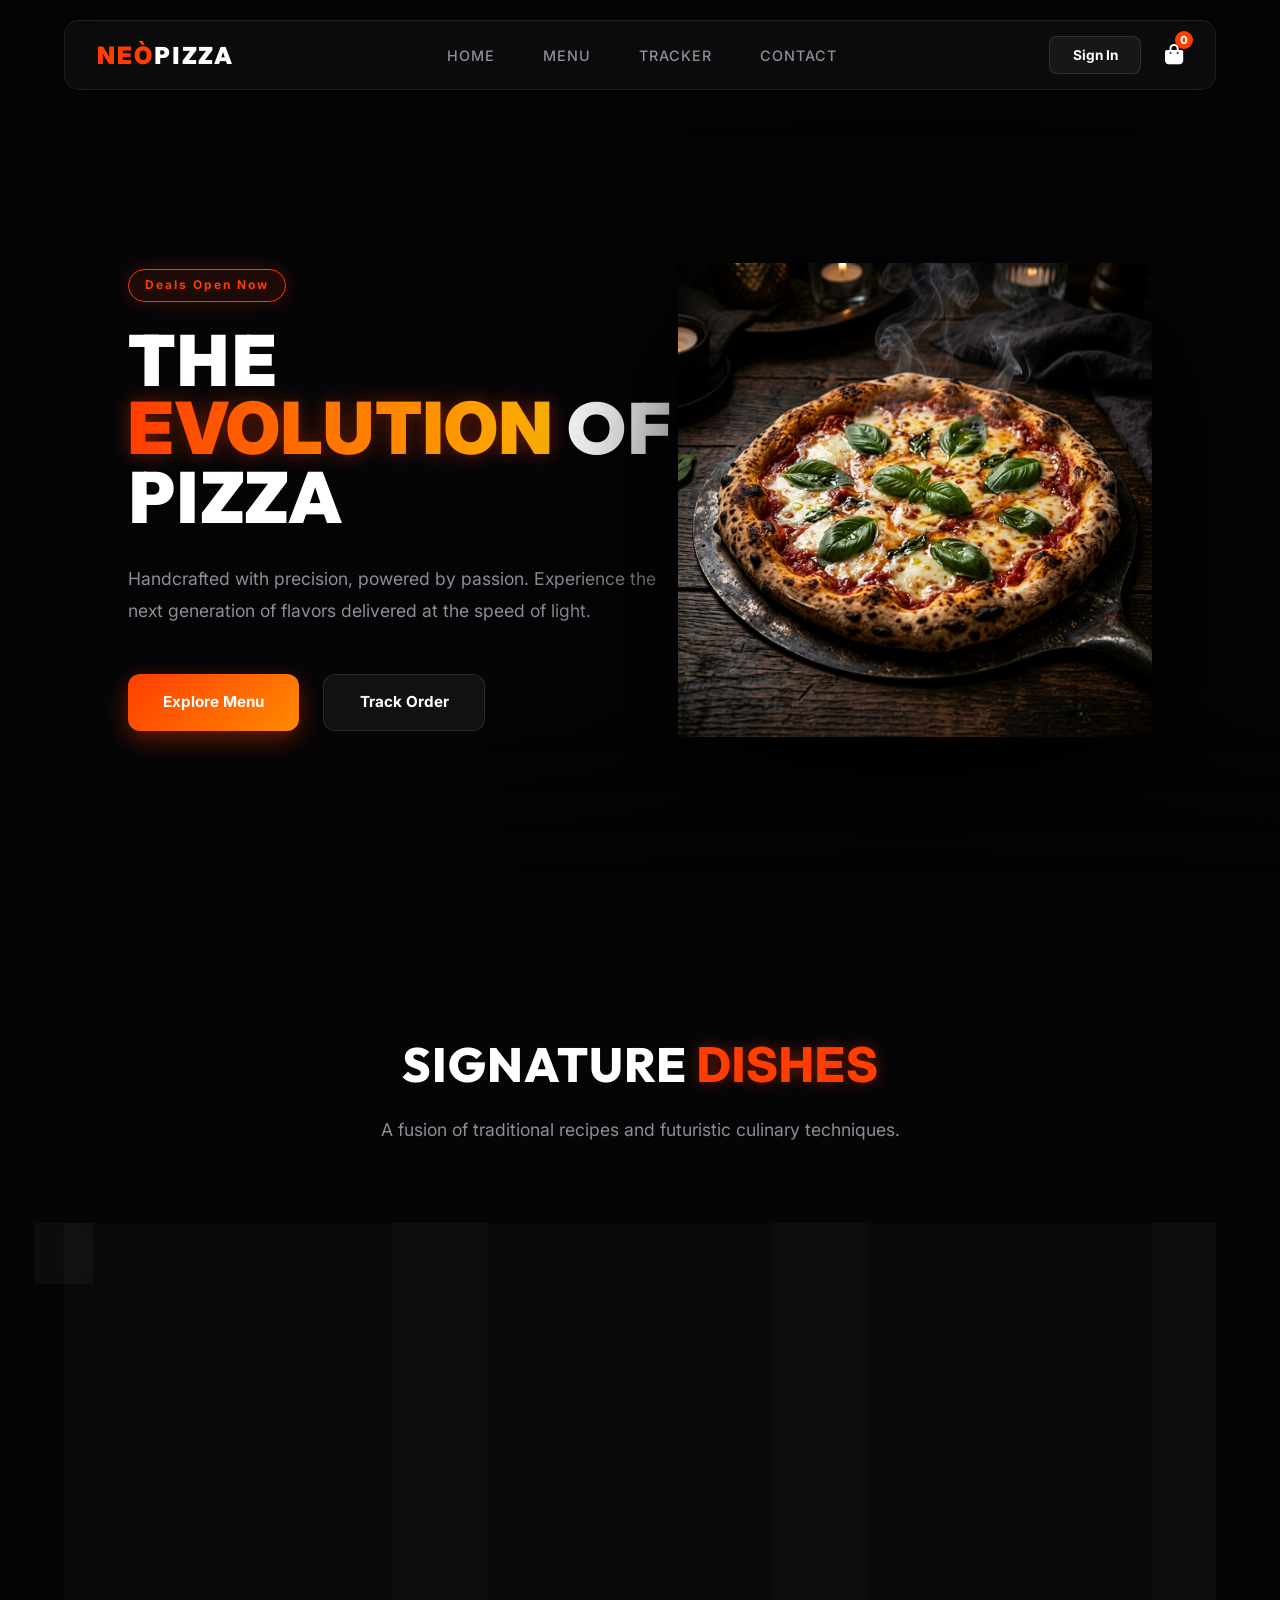
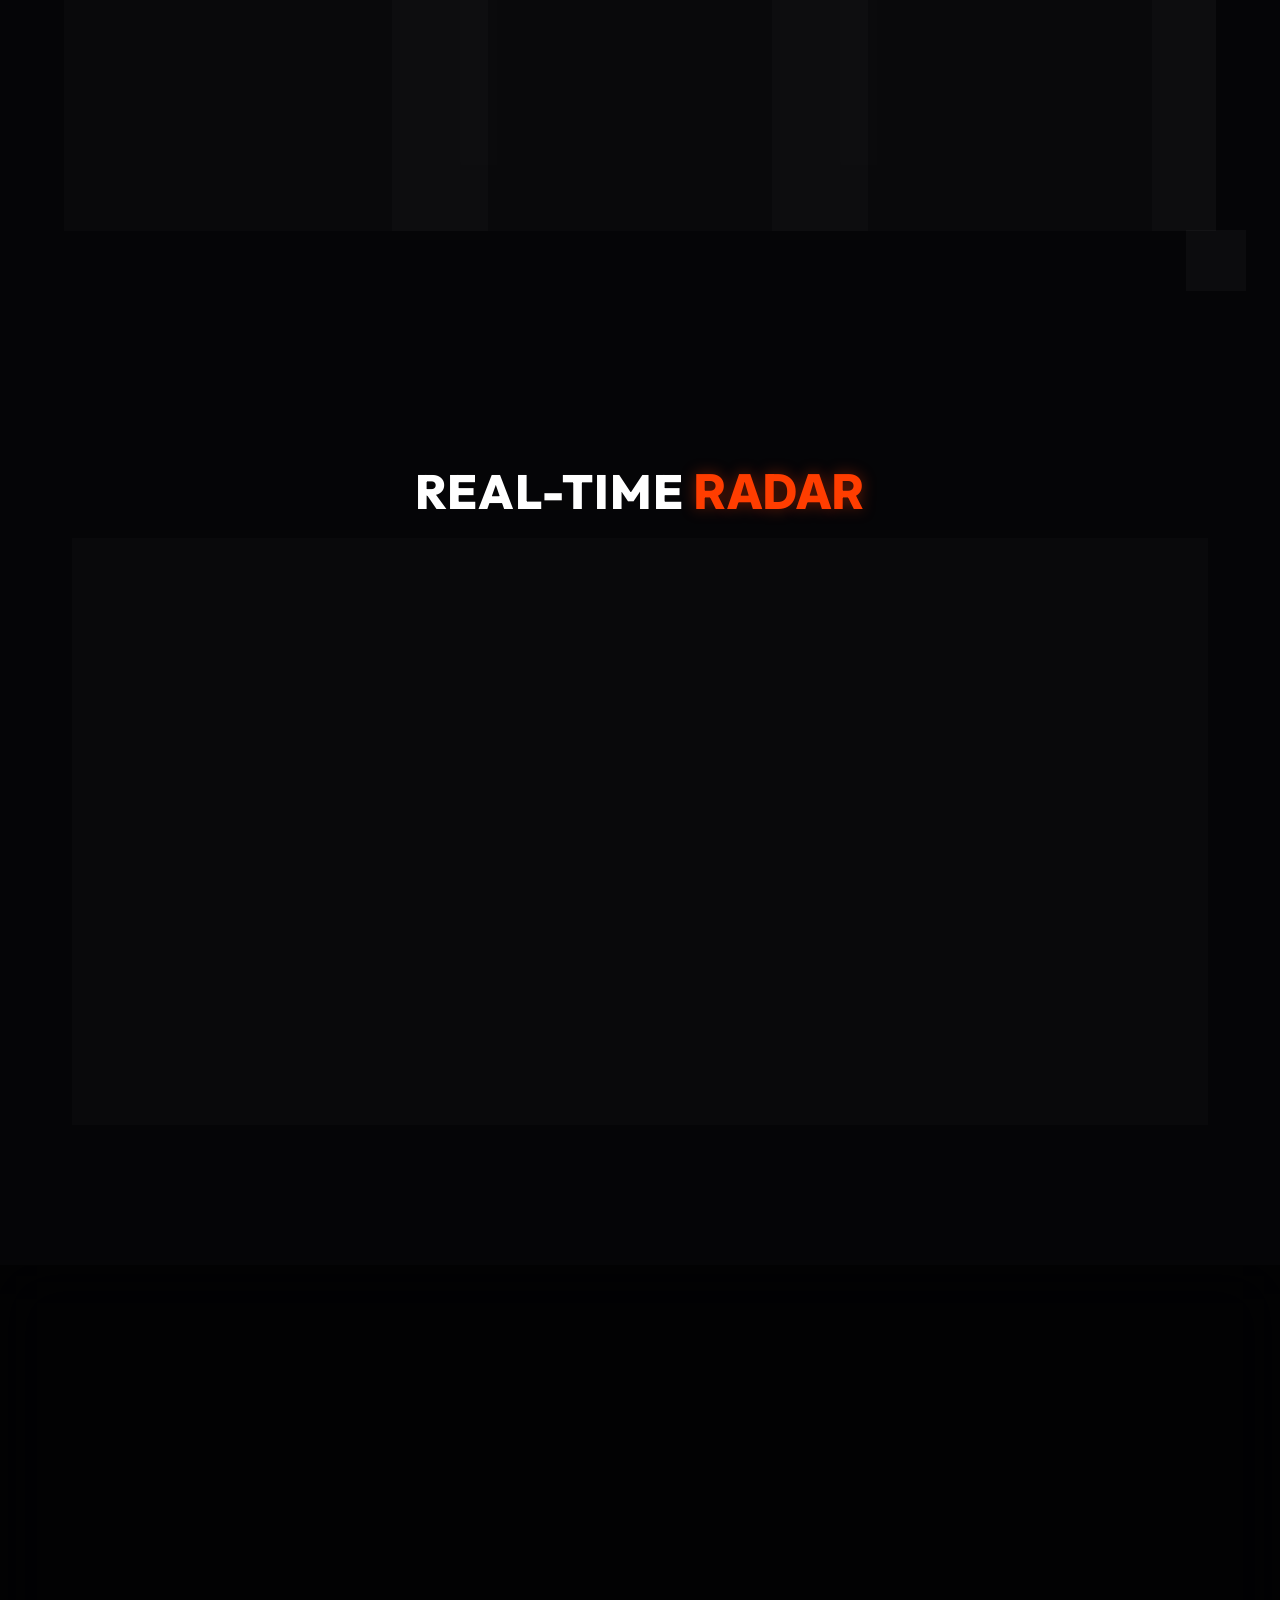
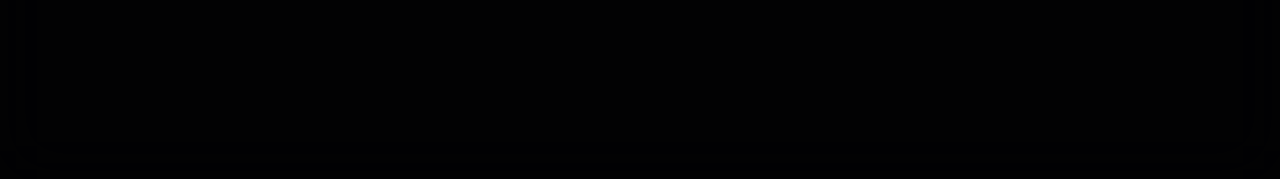
==== commit b720e35a: "Update promotional text to 'Deals Open Now'" ====
--- a/index.html
+++ b/index.html
@@ -38,7 +38,7 @@
     <!-- Hero Section -->
     <header id="hero" class="hero fade-in">
         <div class="hero-content">
-            <div class="badge neon-badge" id="promo-badge">DEALS OPEN NOW</div>
+            <div class="badge neon-badge" id="promo-badge">Deals Open Now</div>
             <h1 class="hero-title">THE <span class="text-gradient">EVOLUTION</span> OF PIZZA</h1>
             <p class="hero-subtitle">Handcrafted with precision, powered by passion. Experience the next generation of
                 flavors delivered at the speed of light.</p>
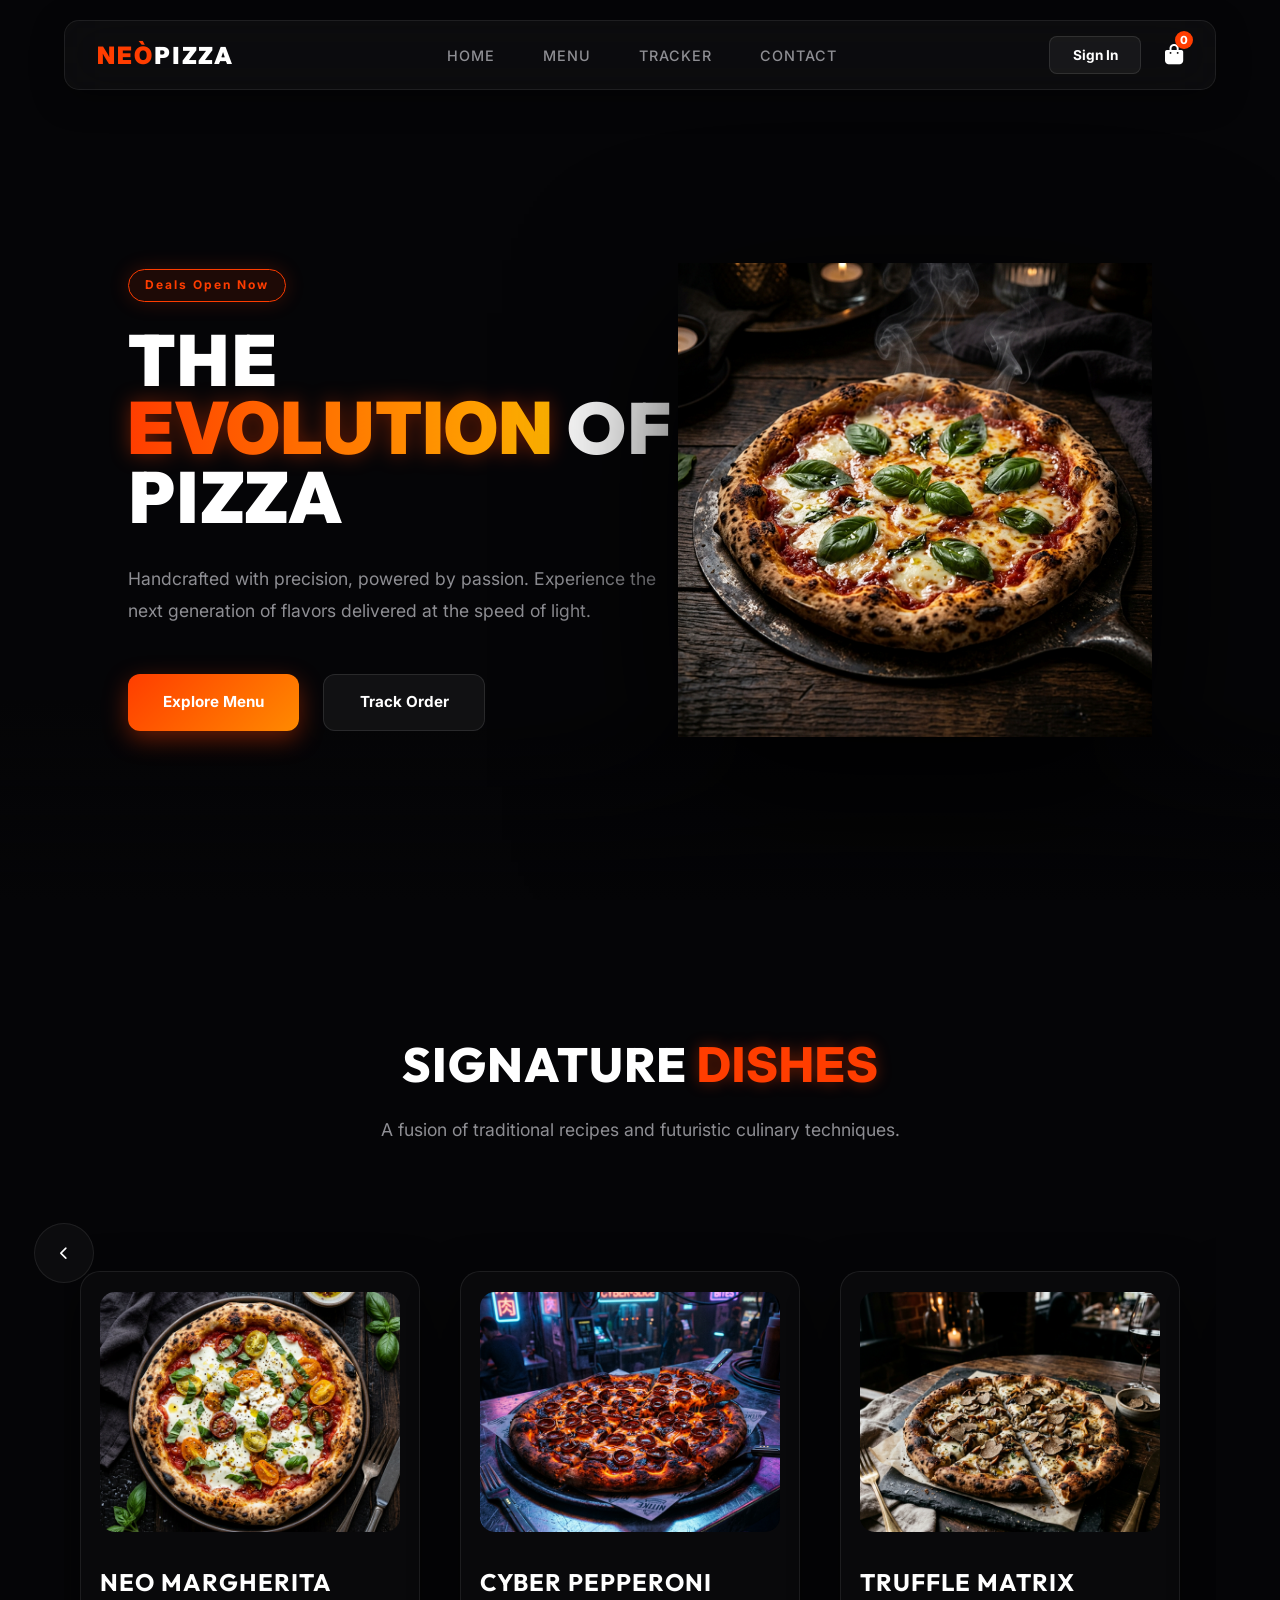
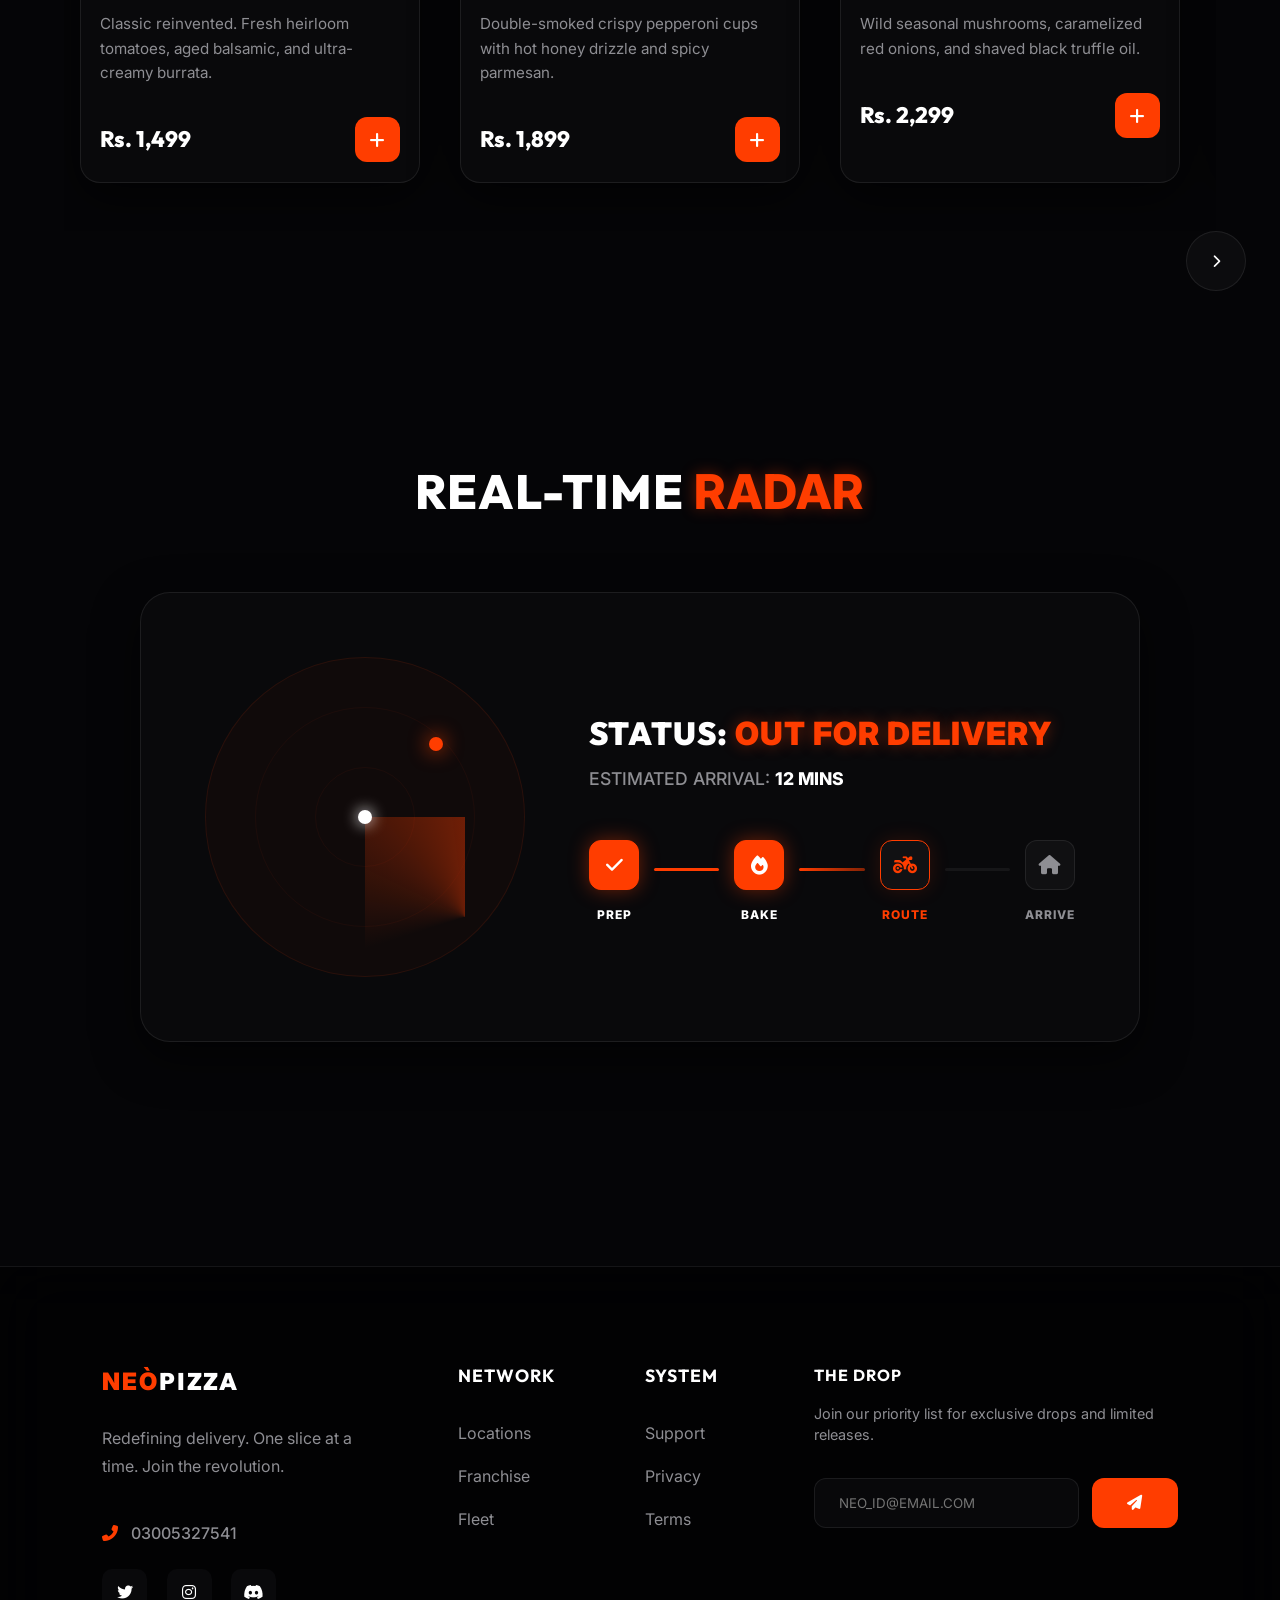
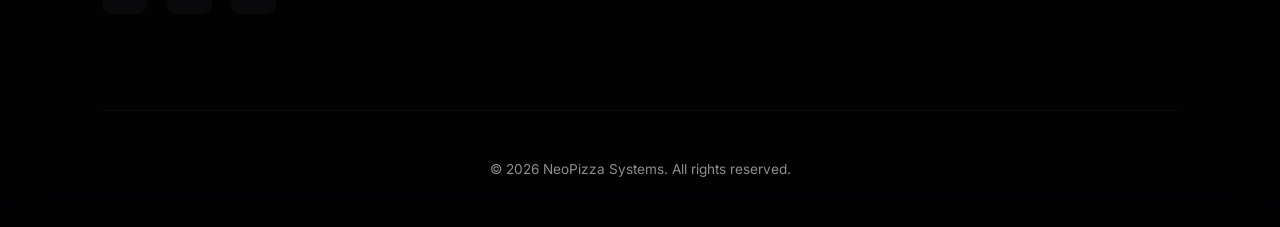
==== commit 1f3209b8: "Add contact phone number to footer" ====
--- a/index.html
+++ b/index.html
@@ -191,6 +191,11 @@
                     <span class="logo-accent">NEÒ</span>PIZZA
                 </div>
                 <p>Redefining delivery. One slice at a time. Join the revolution.</p>
+                <div class="contact-info"
+                    style="margin-bottom: 1.5rem; display: flex; align-items: center; gap: 0.8rem; color: var(--text-muted); font-weight: 500;">
+                    <i class="fas fa-phone-alt" style="color: var(--accent);"></i>
+                    <span>03005327541</span>
+                </div>
                 <div class="social-icons">
                     <a href="#" class="social-icon"><i class="fab fa-twitter"></i></a>
                     <a href="#" class="social-icon"><i class="fab fa-instagram"></i></a>
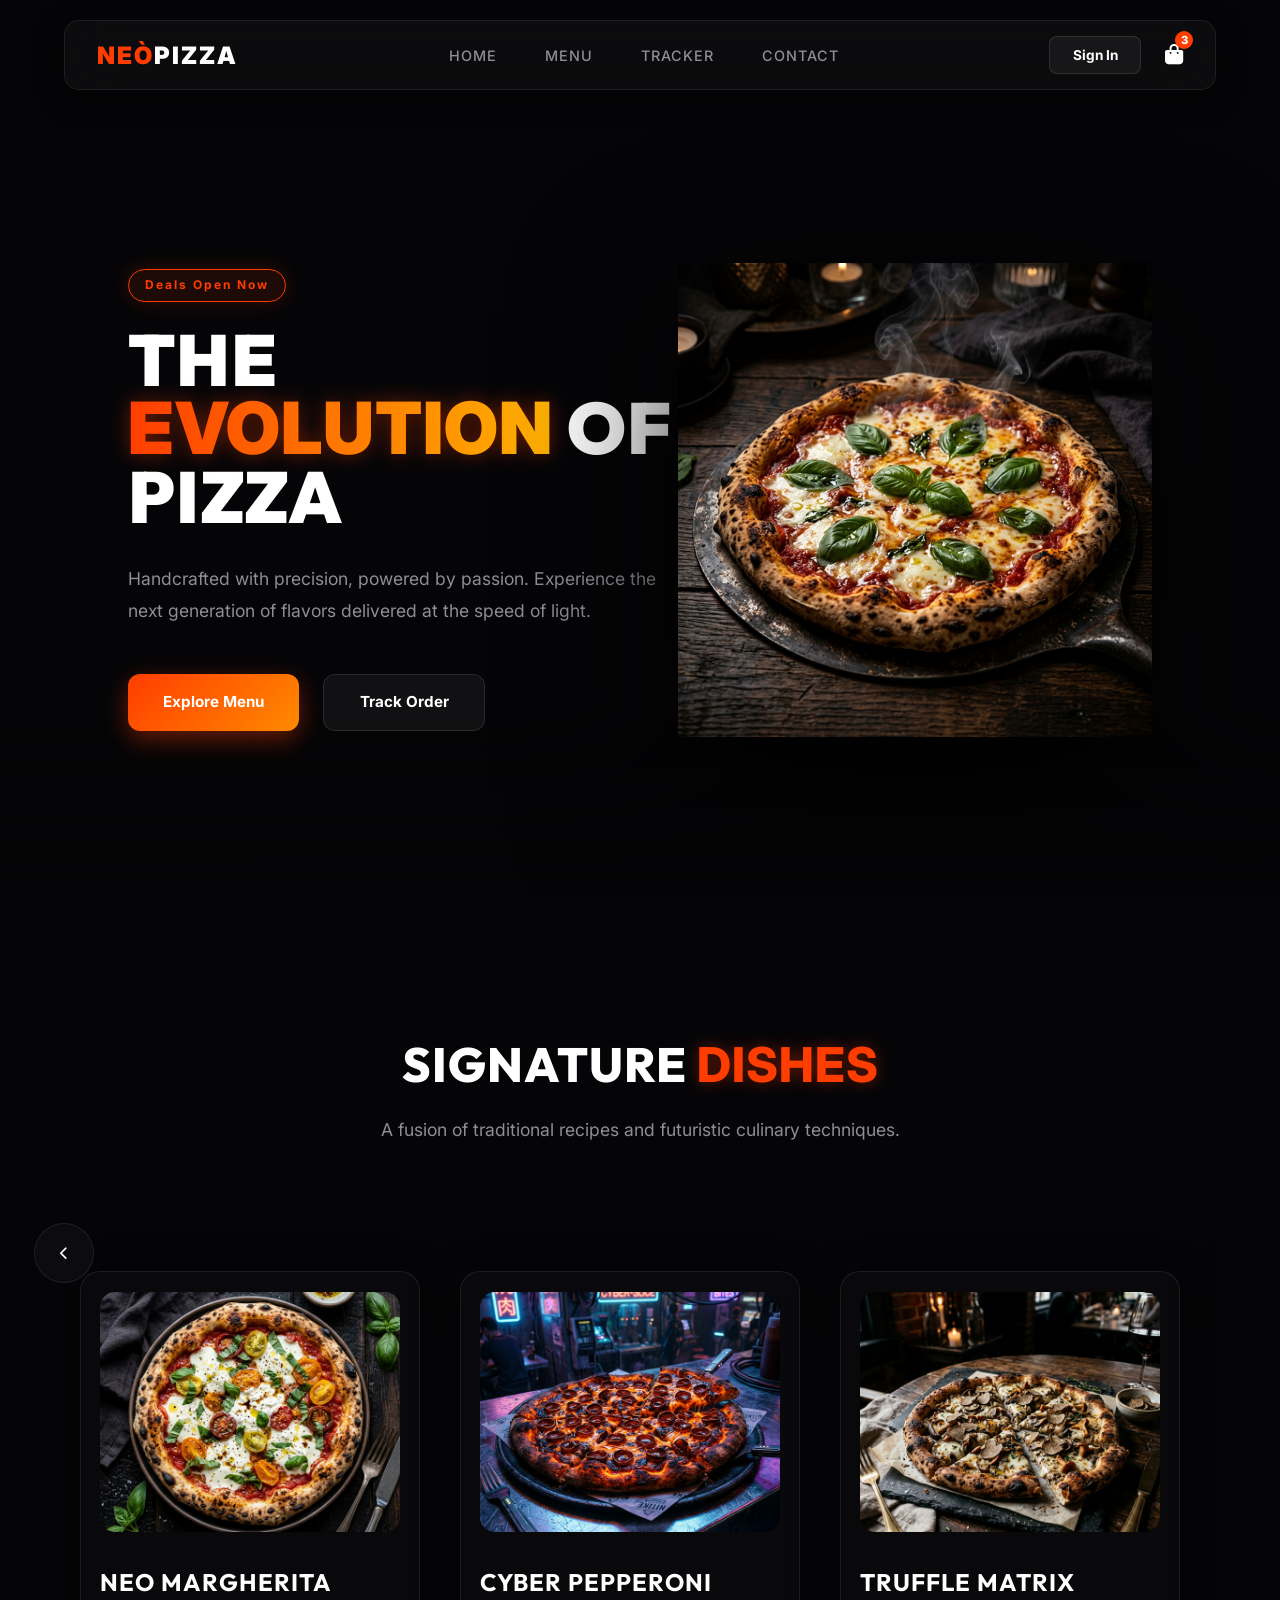
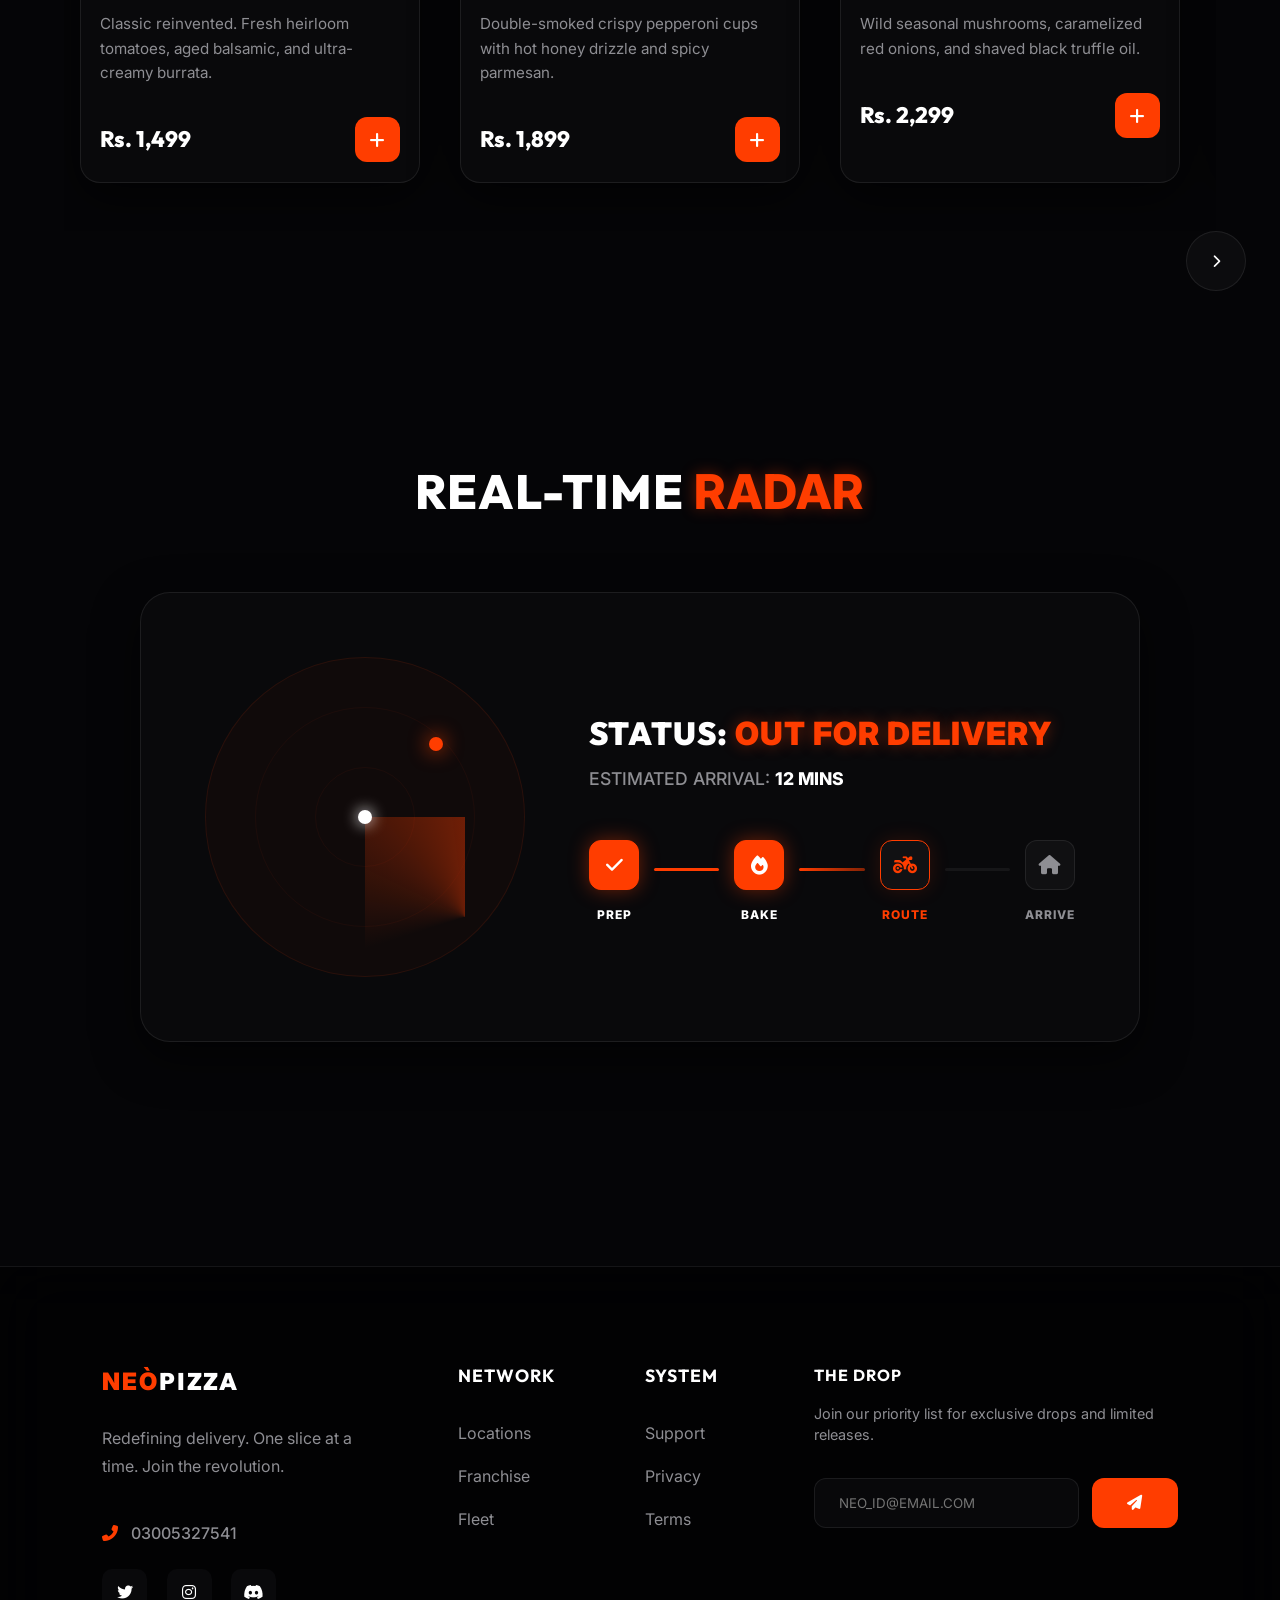
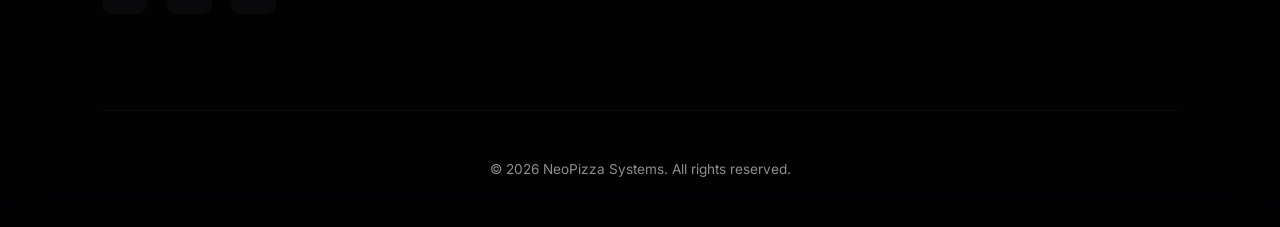
==== commit 962c42c7: "Add Contact and Cart pages with user contact information" ====
--- a/index.html
+++ b/index.html
@@ -18,20 +18,20 @@
     <!-- Navbar -->
     <nav class="navbar glass">
         <div class="logo">
-            <span class="logo-accent">NEÒ</span>PIZZA
+            <a href="index.html"><span class="logo-accent">NEÒ</span>PIZZA</a>
         </div>
         <ul class="nav-links">
-            <li><a href="#hero" class="nav-link">Home</a></li>
+            <li><a href="index.html" class="nav-link">Home</a></li>
             <li><a href="#menu" class="nav-link">Menu</a></li>
             <li><a href="#tracker" class="nav-link">Tracker</a></li>
-            <li><a href="#contact" class="nav-link">Contact</a></li>
+            <li><a href="contact.html" class="nav-link">Contact</a></li>
         </ul>
         <div class="nav-actions">
             <button class="btn btn-small glass-btn">Sign In</button>
-            <div class="cart-icon">
+            <a href="cart.html" class="cart-icon">
                 <i class="fas fa-shopping-bag"></i>
-                <span class="cart-count">0</span>
-            </div>
+                <span class="cart-count">3</span>
+            </a>
         </div>
     </nav>
 
--- a/styles.css
+++ b/styles.css
@@ -113,6 +113,26 @@
     justify-content: center;
     gap: 0.5rem;
     font-size: 0.95rem;
+    position: relative;
+    overflow: hidden;
+}
+
+.btn::before {
+    content: '';
+    position: absolute;
+    top: 0;
+    left: -100%;
+    width: 100%;
+    height: 100%;
+    background: linear-gradient(120deg,
+            transparent,
+            rgba(255, 255, 255, 0.2),
+            transparent);
+    transition: all 0.6s ease;
+}
+
+.btn:hover::before {
+    left: 100%;
 }
 
 .btn-small {
@@ -174,6 +194,12 @@
 
 .logo-accent {
     color: var(--accent);
+    transition: all 0.3s ease;
+}
+
+.logo:hover .logo-accent {
+    text-shadow: 0 0 15px var(--accent-glow), 0 0 30px var(--accent-glow);
+    transform: scale(1.1);
 }
 
 .nav-links {
@@ -189,10 +215,28 @@
     transition: all 0.3s ease;
     text-transform: uppercase;
     letter-spacing: 1px;
+    position: relative;
+}
+
+.nav-link::after {
+    content: '';
+    position: absolute;
+    bottom: -5px;
+    left: 50%;
+    width: 0;
+    height: 2px;
+    background: var(--accent);
+    transition: all 0.3s ease;
+    transform: translateX(-50%);
+    box-shadow: 0 0 10px var(--accent-glow);
 }
 
 .nav-link:hover {
     color: white;
+}
+
+.nav-link:hover::after {
+    width: 100%;
 }
 
 .nav-actions {
